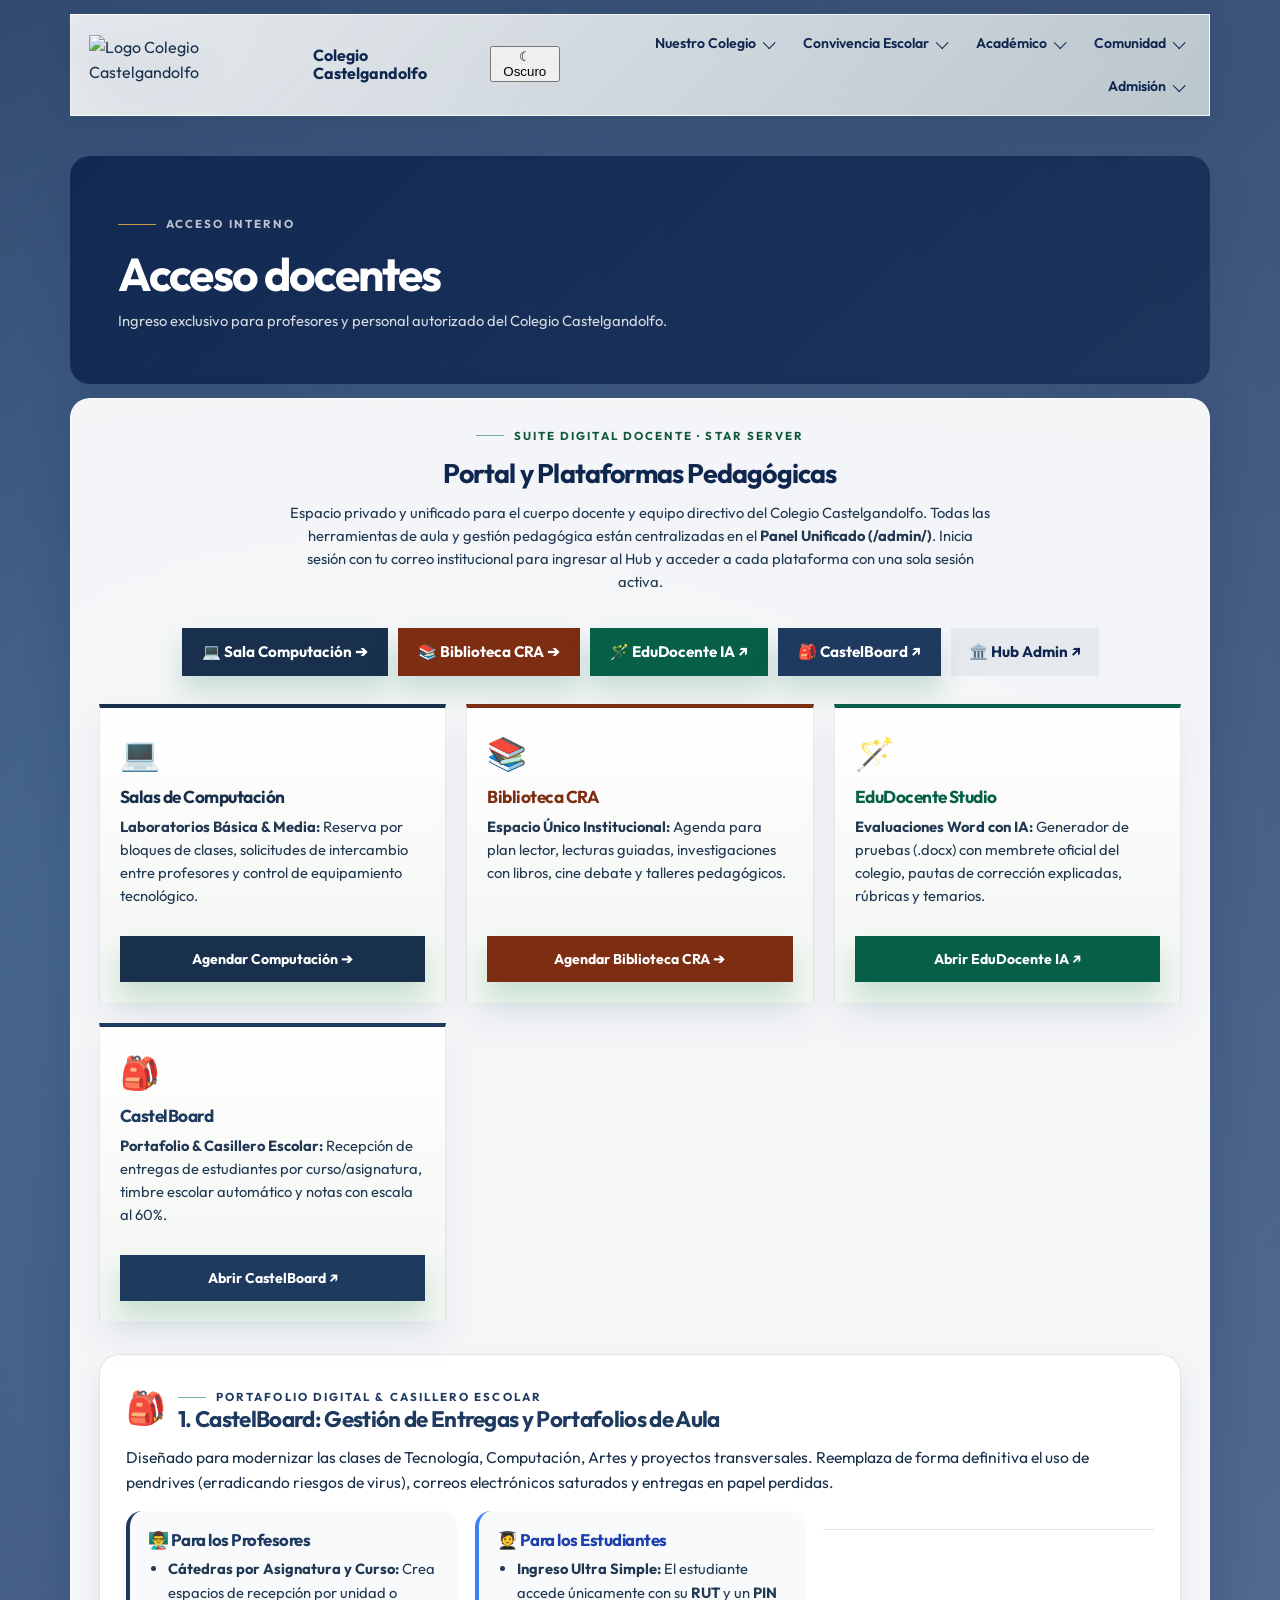
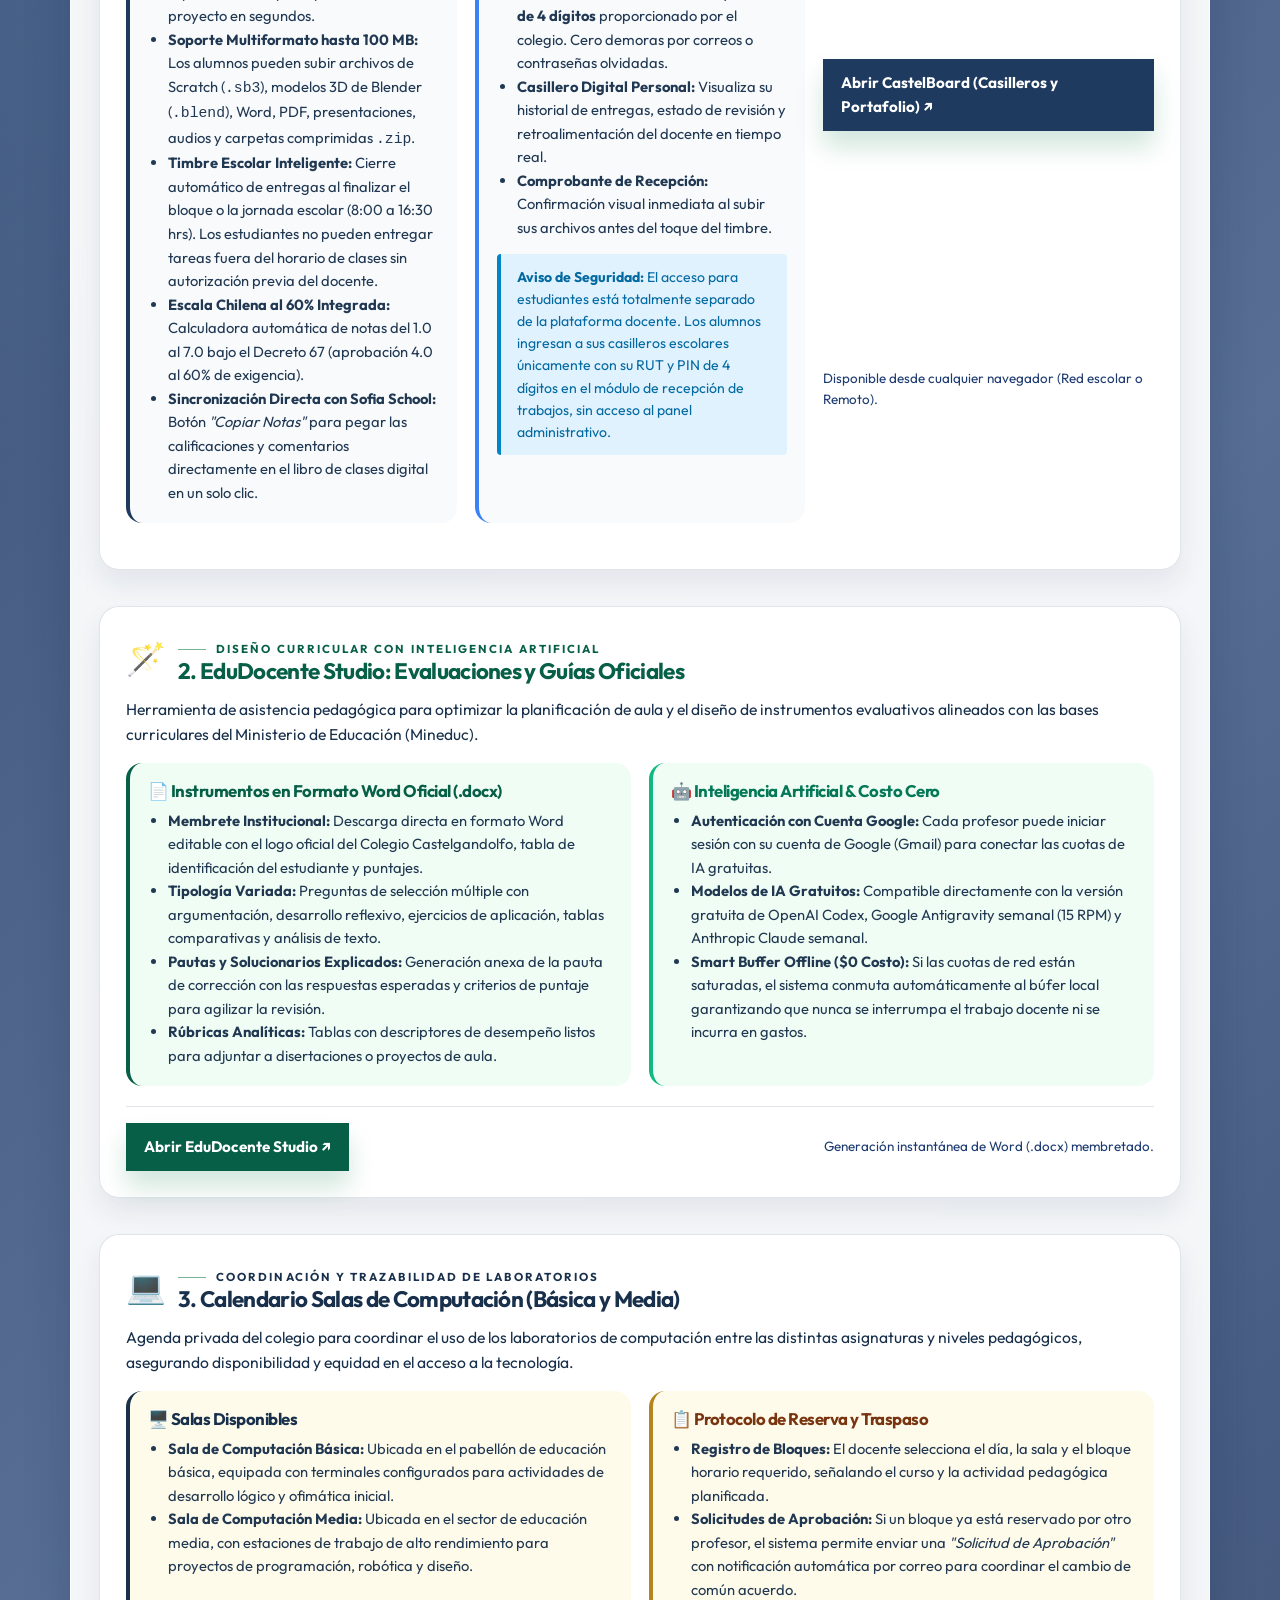
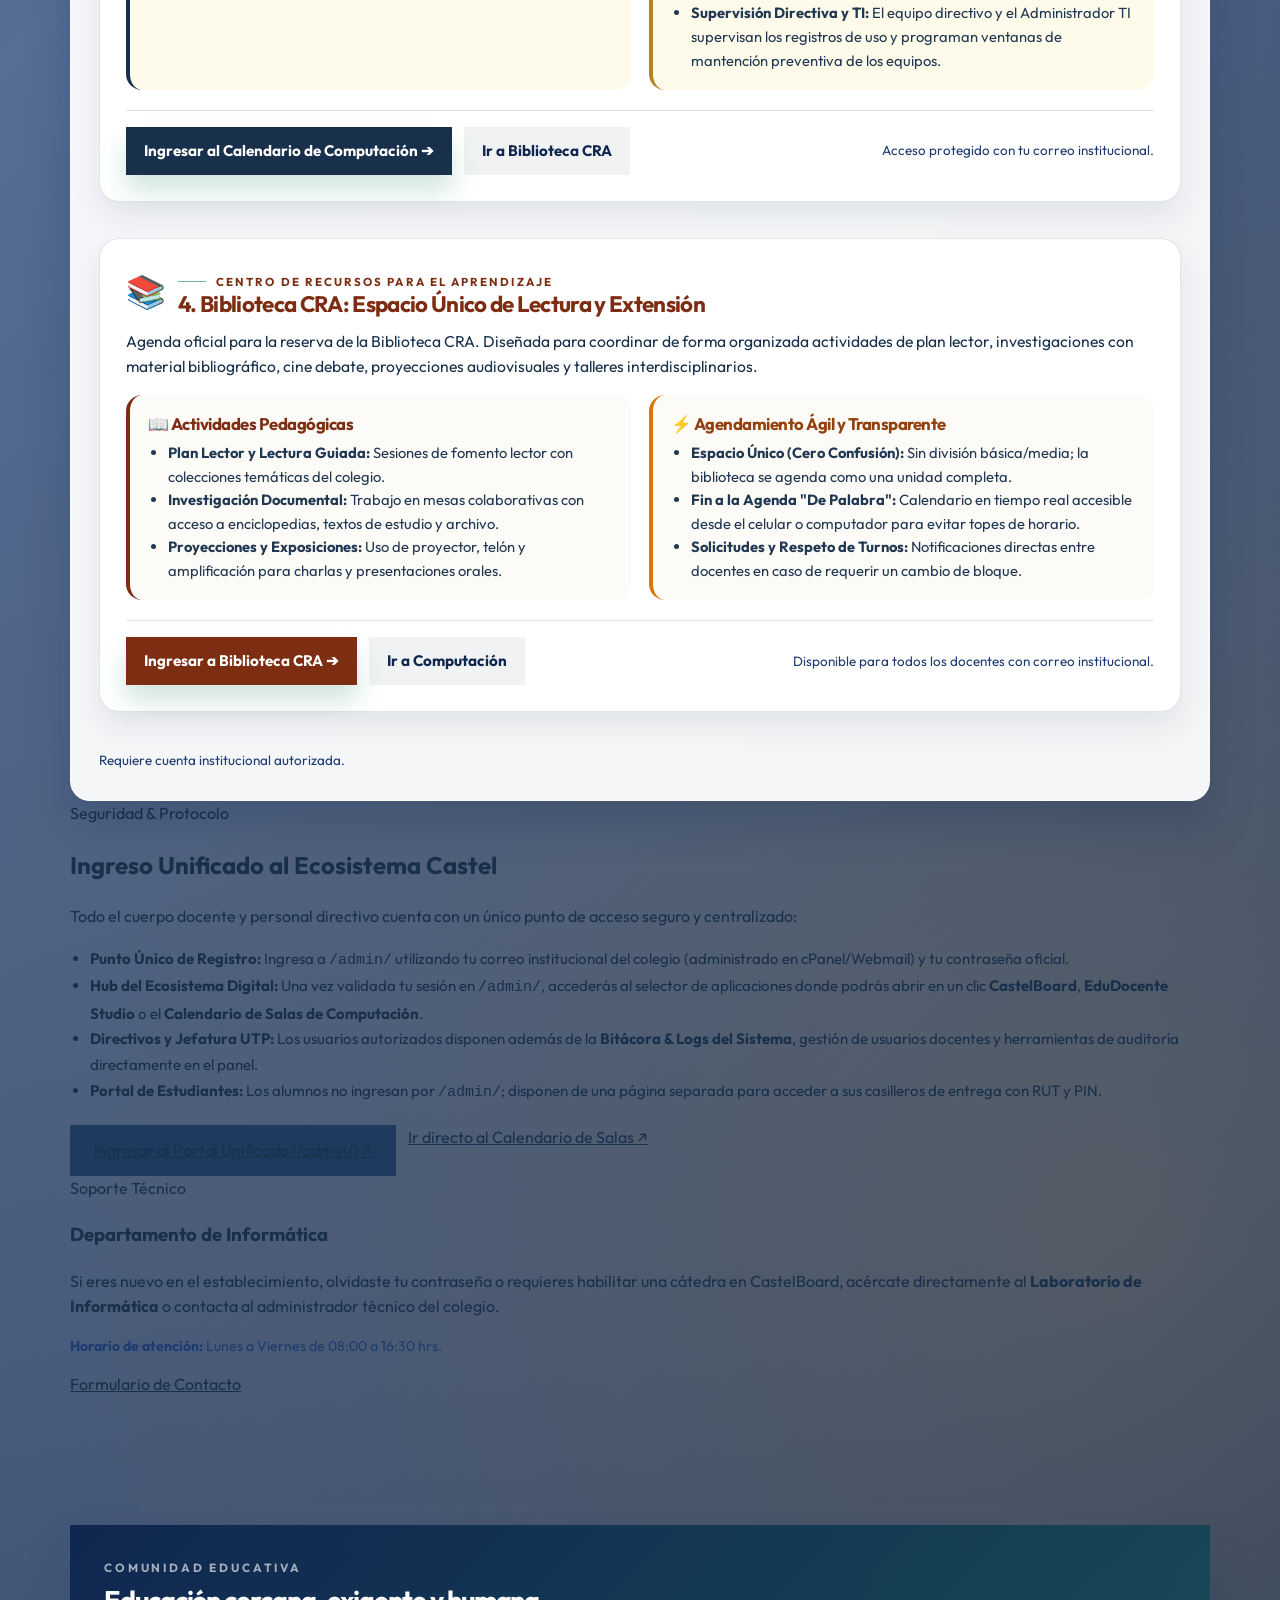
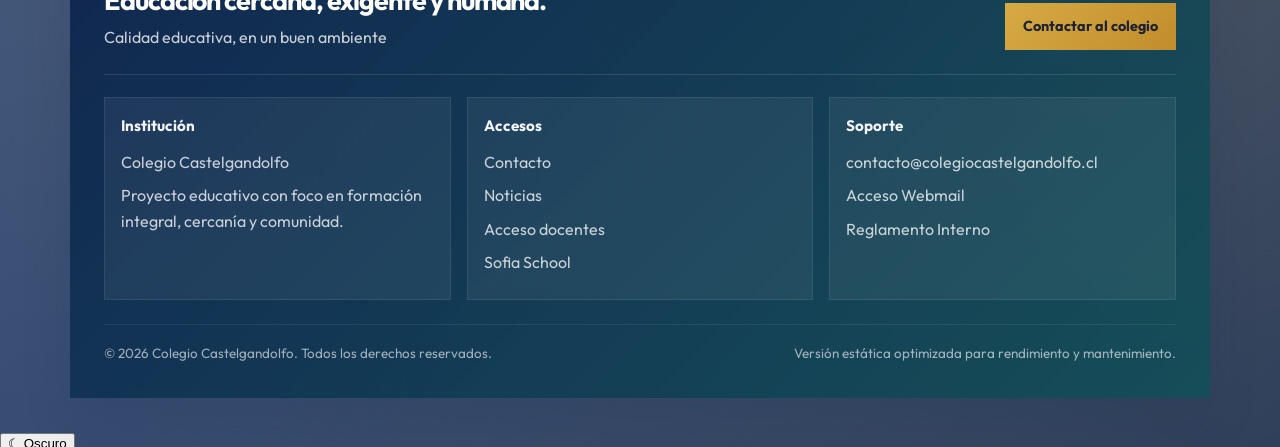
==== acceso-docentes/index.html @ 6ac0a85a "feat(biblioteca): implementar modulo y frontend de Biblioteca CRA (espacio unico) y navegacion multi" ====
<!DOCTYPE html>
<html lang="es">
<head>
    <meta charset="UTF-8">
    <meta name="viewport" content="width=device-width, initial-scale=1, maximum-scale=1, user-scalable=no">
    <meta http-equiv="Cache-Control" content="no-cache, no-store, must-revalidate">
    <meta http-equiv="Pragma" content="no-cache">
    <meta http-equiv="Expires" content="0">
    <title>Acceso docentes | Colegio Castelgandolfo</title>
    <meta name="theme-color" content="#163966">
    <meta name="apple-mobile-web-app-capable" content="yes">
    <meta name="apple-mobile-web-app-status-bar-style" content="default">
    <meta name="apple-mobile-web-app-title" content="Castelgandolfo">
    <link rel="manifest" href="/manifest.webmanifest">
    <link rel="apple-touch-icon" href="/assets/castel-app-icon.png">
    <script src="/assets/castel-theme.js?v=22"></script>
    <link rel="preconnect" href="https://fonts.googleapis.com">
    <link rel="preconnect" href="https://fonts.gstatic.com" crossorigin>
    <link href="https://fonts.googleapis.com/css2?family=Outfit:wght@300;400;500;600;700;800&display=swap" rel="stylesheet">
    <style>
        :root {
            --forest: #1b8252;
            --forest-deep: #11583b;
            --navy: #0f264f;
            --navy-soft: #1d3b70;
            --teal: #1c9a8a;
            --sky: #7bc4ff;
            --gold: #d6aa43;
            --paper: #f6f7f3;
            --ink: #18304b;
            --mist: #eef2ed;
            --white: #ffffff;
            --line: rgba(15, 38, 79, 0.12);
            --glass: rgba(255, 255, 255, 0.84);
            --shadow-lg: 0 22px 46px rgba(15, 38, 79, 0.13);
            --shadow-md: 0 14px 28px rgba(15, 38, 79, 0.08);
            --radius-xl: 26px;
            --radius-lg: 20px;
            --radius-md: 16px;
            --site-width: 1140px;
            --nav-height: 78px;
        }

        * { box-sizing: border-box; }
        html {
            scroll-behavior: smooth;
            overflow-x: hidden;
            width: 100%;
            max-width: 100vw;
        }
        body {
            margin: 0;
            font-family: 'Outfit', sans-serif;
            color: var(--ink);
            background:
                radial-gradient(circle at 12% 16%, rgba(123, 196, 255, 0.22), transparent 28%),
                radial-gradient(circle at 86% 84%, rgba(214, 170, 67, 0.2), transparent 30%),
                linear-gradient(135deg, rgba(15, 38, 79, 0.88) 0%, rgba(29, 59, 112, 0.74) 50%, rgba(15, 38, 79, 0.92) 100%),
                url('/wp-content/uploads/2024/10/Colegio-logo-1.jpg') center center / cover no-repeat fixed;
            line-height: 1.58;
            overflow-x: hidden;
            width: 100%;
            max-width: 100vw;
        }

        a { color: inherit; }

        .site-shell {
            min-height: 100vh;
            position: relative;
            width: 100%;
            max-width: 100vw;
            overflow-x: hidden;
        }

        .site-shell::before,
        .site-shell::after {
            display: none !important;
            content: none !important;
        }

        @keyframes castelRise {
            from { opacity: 0; transform: translate3d(0, 16px, 0); }
            to { opacity: 1; transform: translate3d(0, 0, 0); }
        }

        .container {
            width: min(var(--site-width), calc(100% - 32px));
            max-width: 100%;
            margin: 0 auto;
            position: relative;
            z-index: 1;
        }

        .site-header {
            position: sticky;
            top: 0;
            z-index: 1000;
            padding: 14px 0;
        }

        .site-header__bar {
            display: flex;
            align-items: center;
            justify-content: space-between;
            width: 100%;
            max-width: 100%;
            min-height: var(--nav-height);
            gap: 14px;
            padding: 10px 14px 10px 18px;
            background: linear-gradient(135deg, rgba(255, 255, 255, 0.88), rgba(235, 244, 238, 0.72));
            border: 1px solid rgba(255, 255, 255, 0.78);
            border-radius: 0;
            box-shadow: var(--shadow-md);
            backdrop-filter: blur(18px);
            -webkit-backdrop-filter: blur(18px);
        }

        .site-logo {
            display: inline-flex;
            align-items: center;
            gap: 14px;
            text-decoration: none;
            min-width: 0;
            flex: 1 1 auto;
        }

        .site-logo img {
            width: auto;
            height: 60px;
            display: block;
            filter: drop-shadow(0 8px 18px rgba(15, 38, 79, 0.16));
        }

        .site-logo__text {
            display: flex;
            flex-direction: column;
            gap: 2px;
            min-width: 0;
        }

        .site-logo__name {
            font-size: 1rem;
            font-weight: 700;
            color: var(--navy);
            line-height: 1.1;
        }

        .nav-toggle {
            display: none;
        }

        .nav-toggle-button {
            display: none;
            border: 0;
            background: rgba(15, 38, 79, 0.06);
            color: var(--navy);
            padding: 8px 12px;
            border-radius: 0;
            font: inherit;
            font-weight: 700;
            cursor: pointer;
        }

        .site-nav ul {
            list-style: none;
            margin: 0;
            padding: 0;
        }

        .site-nav > ul {
            display: flex;
            align-items: center;
            gap: 6px;
            flex-wrap: wrap;
            justify-content: flex-end;
        }

        .site-nav li {
            position: relative;
        }

        .site-nav > ul > li {
            padding-bottom: 12px;
            margin-bottom: -12px;
        }

        .site-nav > ul > li > a {
            display: inline-flex;
            align-items: center;
            gap: 8px;
            padding: 10px 12px;
            border-radius: 0;
            text-decoration: none;
            color: var(--navy);
            font-size: 0.88rem;
            font-weight: 600;
            line-height: 1.2;
            white-space: normal;
            transition: background 0.25s ease, color 0.25s ease, transform 0.25s ease;
        }

        .site-nav > ul > li > a:hover,
        .site-nav > ul > li:hover > a {
            background: rgba(27, 130, 82, 0.1);
            color: var(--forest-deep);
            transform: translateY(-1px);
        }

        .dropdown > a::after {
            content: "";
            width: 8px;
            height: 8px;
            border-right: 1.8px solid currentColor;
            border-bottom: 1.8px solid currentColor;
            transform: rotate(45deg) translateY(-1px);
            transition: transform 0.2s ease;
        }

        .dropdown:hover > a::after {
            transform: rotate(225deg) translateY(-1px);
        }

        .dropdown-menu {
            position: absolute;
            top: calc(100% + 2px);
            left: 0;
            min-width: 252px;
            display: none;
            padding: 10px;
            background: rgba(255, 255, 255, 0.96);
            border: 1px solid rgba(15, 38, 79, 0.08);
            border-radius: 0;
            box-shadow: var(--shadow-md);
            backdrop-filter: blur(20px);
        }

        .dropdown:hover > .dropdown-menu,
        .dropdown:focus-within > .dropdown-menu {
            display: block;
        }

        .dropdown-menu a {
            display: block;
            text-decoration: none;
            padding: 9px 11px;
            border-radius: 0;
            color: var(--ink);
            font-size: 0.84rem;
            font-weight: 500;
            line-height: 1.3;
        }

        .dropdown-menu a:hover {
            background: rgba(27, 130, 82, 0.08);
            color: var(--forest-deep);
        }

        main {
            padding: 26px 0 72px;
            position: relative;
            z-index: 1;
            width: 100%;
            overflow-x: clip;
        }

        .page-hero {
            position: relative;
            overflow: hidden;
            padding: clamp(34px, 4vw, 54px) clamp(22px, 4vw, 48px);
            background:
                linear-gradient(135deg, rgba(15, 38, 79, 0.92), rgba(15, 38, 79, 0.72)),
                url('/wp-content/uploads/2024/10/Colegio-logo-1.jpg') center 28%/cover no-repeat;
            border-radius: var(--radius-lg);
            color: var(--white);
            box-shadow: var(--shadow-lg);
            animation: castelRise 0.8s ease-out both;
        }

        .page-hero::before {
            display: none !important;
            content: none !important;
        }

        .page-hero__kicker {
            display: inline-flex;
            align-items: center;
            gap: 10px;
            margin-bottom: 12px;
            font-size: 0.72rem;
            font-weight: 700;
            letter-spacing: 0.18em;
            text-transform: uppercase;
            color: rgba(255, 255, 255, 0.72);
        }

        .page-hero__kicker::before {
            content: "";
            width: 38px;
            height: 1px;
            background: rgba(214, 170, 67, 0.92);
        }

        .page-hero h1 {
            margin: 0;
            max-width: 14ch;
            font-size: clamp(1.9rem, 3.6vw, 3rem);
            line-height: 1.08;
            padding-top: 4px;
            letter-spacing: -0.04em;
        }

        .page-hero p {
            margin: 10px 0 0;
            max-width: 62ch;
            font-size: clamp(0.92rem, 1.1vw, 0.98rem);
            color: rgba(255, 255, 255, 0.82);
        }

        .content-surface {
            margin-top: 14px;
            padding: clamp(18px, 2.8vw, 28px);
            background: rgba(255, 255, 255, 0.94);
            border: 1px solid rgba(255, 255, 255, 0.75);
            border-radius: var(--radius-lg);
            box-shadow: 0 22px 46px rgba(15, 38, 79, 0.22);
            backdrop-filter: blur(16px);
            -webkit-backdrop-filter: blur(16px);
        }

        .content {
            font-size: 0.95rem;
            color: rgba(24, 48, 75, 0.96);
            animation: castelRise 0.9s ease-out both;
        }

        .content .wp-block-uagb-container.alignfull,
        .content .uagb-is-root-container.alignfull,
        .content .wp-block-group.alignfull {
            margin-left: 0 !important;
            margin-right: 0 !important;
            border-radius: 0!important;
            box-shadow: 0 22px 44px rgba(15, 38, 79, 0.08) !important;
            overflow: hidden;
            background: linear-gradient(180deg, rgba(255, 255, 255, 0.78), rgba(237, 245, 241, 0.72));
            border: 1px solid rgba(255, 255, 255, 0.72);
            backdrop-filter: blur(18px);
        }

        .content .wp-block-uagb-container {
            padding-left: 0 !important;
            padding-right: 0 !important;
        }

        .content > :first-child {
            margin-top: 0;
        }

        .content h1,
        .content h2,
        .content h3,
        .content h4 {
            color: var(--navy);
            line-height: 1.14;
            letter-spacing: -0.03em;
            margin: 1.28em 0 0.58em;
            padding-top: 0.04em;
        }

        .content h1 { font-size: clamp(1.7rem, 3vw, 2.35rem); }
        .content h2,
        .content .uagb-heading-text {
            font-size: clamp(1.28rem, 2.1vw, 1.9rem);
        }
        .content h3,
        .content .uagb-ifb-title,
        .content .uagb-desc-text strong {
            font-size: clamp(1rem, 1.35vw, 1.22rem);
        }

        .content p,
        .content li,
        .content td,
        .content th,
        .content summary,
        .content figcaption {
            font-size: 0.92rem;
        }

        .content .has-ast-global-color-5-color,
        .content .has-inline-color.has-ast-global-color-5-color,
        .content mark.has-ast-global-color-5-color,
        .content .has-text-color.has-ast-global-color-5-color {
            color: var(--ink) !important;
        }

        .content p,
        .content ul,
        .content ol,
        .content table,
        .content figure,
        .content blockquote {
            margin: 0 0 1em;
        }

        .content img {
            display: block;
            max-width: 100%;
            height: auto;
            border-radius: 0;
            box-shadow: var(--shadow-md);
            margin-left: auto;
            margin-right: auto;
            object-fit: cover;
            object-position: center;
        }

        .content .wp-block-image,
        .content .wp-block-uagb-image,
        .content figure,
        .content .wp-block-uagb-image__figure {
            text-align: center;
            margin-left: auto;
            margin-right: auto;
        }

        .content figcaption,
        .content .wp-element-caption {
            margin-top: 10px;
            text-align: center;
            color: rgba(15, 38, 79, 0.72);
        }

        .content svg {
            max-width: 42px !important;
            max-height: 42px !important;
            height: auto !important;
            display: inline-block;
        }

        .content a {
            color: var(--forest-deep);
            text-decoration-thickness: 1.5px;
            text-underline-offset: 0.18em;
        }

        .content a:hover {
            color: var(--navy-soft);
        }

        .content table {
            width: 100%;
            border-collapse: collapse;
            overflow: hidden;
            border-radius: 0;
            background: var(--white);
            box-shadow: 0 18px 36px rgba(15, 38, 79, 0.08);
        }

        .content th,
        .content td {
            padding: 11px 12px;
            border: 1px solid rgba(15, 38, 79, 0.08);
            vertical-align: top;
        }

        .content th {
            background: rgba(15, 38, 79, 0.92);
            color: var(--white);
            font-weight: 700;
        }

        .content tr:nth-child(even) td {
            background: rgba(27, 130, 82, 0.04);
        }

        .content details {
            margin: 0 0 1.2em;
            padding: 14px 16px;
            background: rgba(15, 38, 79, 0.04);
            border: 1px solid rgba(15, 38, 79, 0.08);
            border-radius: 0;
        }

        .content summary {
            cursor: pointer;
            font-weight: 700;
            color: var(--navy);
        }

        .content .wp-block-columns {
            display: grid;
            grid-template-columns: repeat(2, minmax(0, 1fr));
            gap: 18px;
            margin: 18px 0 22px;
        }

        .content .wp-block-column {
            min-width: 0;
        }

        .content .wp-block-group,
        .content .wp-block-uagb-container,
        .content .wp-block-uagb-image,
        .content .wp-block-uagb-info-box,
        .content .wp-block-table,
        .content .wp-block-gallery {
            margin-bottom: 18px;
        }

        .content .wp-block-uagb-info-box {
            padding: 18px;
            background: linear-gradient(180deg, rgba(255, 255, 255, 0.92), rgba(241, 245, 240, 0.92));
            border: 1px solid rgba(15, 38, 79, 0.08);
            border-radius: 0;
            box-shadow: 0 18px 36px rgba(15, 38, 79, 0.06);
        }

        .content .uagb-ifb-content {
            display: grid;
            gap: 12px;
        }

        .content .uagb-ifb-title,
        .content .uagb-heading-text {
            margin: 0;
        }

        .content .uagb-separator,
        .content .wp-block-uagb-separator {
            display: none;
        }

        .content .wp-block-gallery {
            display: grid;
            grid-template-columns: repeat(auto-fit, minmax(220px, 1fr));
            gap: 14px;
        }

        .content .wp-block-gallery figure {
            margin: 0;
        }

        .content .wp-block-gallery img,
        .content .wp-block-uagb-image img {
            width: 100%;
            aspect-ratio: 16 / 10;
            object-fit: cover;
            object-position: center;
        }

        .content .wp-block-file {
            display: grid;
            gap: 14px;
            padding: 18px;
            background: linear-gradient(180deg, rgba(15, 38, 79, 0.05), rgba(27, 130, 82, 0.04));
            border: 1px solid rgba(15, 38, 79, 0.08);
            border-radius: 0;
        }

        .content .wp-block-file__embed {
            min-height: 560px;
            border-radius: 0;
            background: rgba(255, 255, 255, 0.72);
        }

        .content .castel-file-block {
            display: grid;
            gap: 18px;
            margin: 0 0 1.2em;
            padding: 18px;
            border-radius: 0;
            background: linear-gradient(180deg, rgba(255, 255, 255, 0.94), rgba(240, 245, 241, 0.94));
            border: 1px solid rgba(15, 38, 79, 0.08);
            box-shadow: 0 20px 38px rgba(15, 38, 79, 0.06);
        }

        .content .castel-file-block__preview {
            overflow: hidden;
            border-radius: 0;
            background: rgba(15, 38, 79, 0.04);
            border: 1px solid rgba(15, 38, 79, 0.08);
        }

        .content .castel-file__embed {
            width: 100%;
            min-height: 620px;
            border: 0;
            background: var(--white);
        }

        .content .castel-inline-actions {
            display: flex;
            flex-wrap: wrap;
            gap: 10px;
            align-items: center;
        }

        .content .castel-file__doc-preview {
            display: grid;
            place-items: center;
            gap: 8px;
            min-height: 220px;
            padding: 24px;
            text-align: center;
            background:
                radial-gradient(circle at top, rgba(123, 196, 255, 0.16), transparent 32%),
                linear-gradient(135deg, rgba(15, 38, 79, 0.9), rgba(18, 79, 88, 0.84));
            color: var(--white);
        }

        .content .castel-file__doc-preview span {
            display: inline-flex;
            align-items: center;
            justify-content: center;
            min-width: 72px;
            padding: 8px 14px;
            border-radius: 0;
            background: rgba(255, 255, 255, 0.14);
            border: 1px solid rgba(255, 255, 255, 0.14);
            font-size: 0.78rem;
            font-weight: 800;
            letter-spacing: 0.14em;
        }

        .content .castel-file__doc-preview strong {
            font-size: clamp(1.1rem, 1.8vw, 1.5rem);
            line-height: 1.2;
            max-width: 26rem;
        }

        .content .castel-file-block__body h3 {
            margin: 0 0 8px;
        }

        .content .castel-file__meta {
            margin: 0 0 14px;
            color: rgba(24, 48, 75, 0.72);
        }

        .content .castel-alert-banner {
            margin: 0 0 18px;
            padding: 16px 18px;
            border-radius: 0;
            background: linear-gradient(135deg, #f5cf34, #ffe27a);
            color: #111111;
            border: 1px solid rgba(17, 17, 17, 0.12);
            box-shadow: 0 18px 28px rgba(214, 170, 67, 0.2);
            font-weight: 700;
        }

        .content .castel-page-intro {
            display: grid;
            gap: 12px;
            margin-bottom: 28px;
        }

        .content .castel-page-intro--centered {
            text-align: center;
            justify-items: center;
        }

        .content .castel-page-intro h2,
        .content .castel-page-intro p {
            margin: 0;
            max-width: 44rem;
        }

        .content .castel-kicker {
            display: inline-flex;
            align-items: center;
            gap: 10px;
            font-size: 0.72rem;
            font-weight: 700;
            letter-spacing: 0.18em;
            text-transform: uppercase;
            color: var(--forest-deep);
        }

        .content .castel-kicker::before {
            content: "";
            width: 28px;
            height: 1px;
            background: rgba(27, 130, 82, 0.6);
        }

        .content .castel-info-grid {
            display: grid;
            grid-template-columns: repeat(3, minmax(0, 1fr));
            gap: 14px;
            margin: 0 0 24px;
        }

        .content .castel-info-card,
        .content .castel-form-card,
        .content .castel-side-card {
            padding: 20px;
            border-radius: 0;
            background: linear-gradient(180deg, rgba(255, 255, 255, 0.96), rgba(241, 245, 240, 0.94));
            border: 1px solid rgba(15, 38, 79, 0.08);
            box-shadow: 0 18px 36px rgba(15, 38, 79, 0.06);
        }

        .content .castel-info-card h3,
        .content .castel-form-card h2,
        .content .castel-side-card h3 {
            margin: 0 0 8px;
        }

        .content .castel-info-card p,
        .content .castel-form-card p,
        .content .castel-side-card p {
            margin: 0 0 10px;
        }

        .content .castel-form-layout {
            display: grid;
            grid-template-columns: minmax(0, 1.5fr) minmax(280px, 0.8fr);
            gap: 18px;
            align-items: start;
        }

        .content .castel-form {
            display: grid;
            gap: 14px;
            margin-top: 16px;
        }

        .content .castel-form__grid {
            display: grid;
            grid-template-columns: repeat(2, minmax(0, 1fr));
            gap: 12px;
        }

        .content .castel-form label {
            display: grid;
            gap: 7px;
        }

        .content .castel-form label span {
            font-size: 0.84rem;
            font-weight: 600;
            color: var(--navy);
        }

        .content .castel-form input,
        .content .castel-form textarea {
            width: 100%;
            padding: 12px 14px;
            border-radius: 0;
            border: 1px solid rgba(15, 38, 79, 0.14);
            background: rgba(255, 255, 255, 0.92);
            color: var(--ink);
            font: inherit;
            box-shadow: inset 0 1px 2px rgba(15, 38, 79, 0.04);
        }

        .content .castel-form input:focus,
        .content .castel-form textarea:focus {
            outline: none;
            border-color: rgba(27, 130, 82, 0.72);
            box-shadow: 0 0 0 4px rgba(27, 130, 82, 0.1);
        }

        .content .castel-form textarea {
            resize: vertical;
            min-height: 170px;
        }

        .content .castel-form__actions {
            display: flex;
            align-items: center;
            justify-content: space-between;
            gap: 14px;
            flex-wrap: wrap;
        }

        .content .castel-form__actions p {
            margin: 0;
            font-size: 0.84rem;
            color: rgba(24, 48, 75, 0.72);
        }

        .content .castel-form button,
        .content .castel-pill-link {
            display: inline-flex;
            align-items: center;
            justify-content: center;
            gap: 10px;
            width: fit-content;
            padding: 12px 18px;
            border-radius: 0;
            border: 0;
            text-decoration: none;
            font: inherit;
            font-weight: 700;
            color: var(--white) !important;
            background: linear-gradient(135deg, var(--forest), var(--forest-deep));
            cursor: pointer;
            box-shadow: 0 16px 26px rgba(27, 130, 82, 0.2);
        }

        .content .castel-pill-link--ghost {
            color: var(--navy) !important;
            background: rgba(15, 38, 79, 0.06);
            box-shadow: none;
        }

        .content .castel-checklist {
            padding-left: 18px;
            margin: 12px 0 0;
        }

        .content .castel-checklist li {
            margin-bottom: 8px;
        }

        .content .castel-stat-strip {
            display: grid;
            grid-template-columns: repeat(3, minmax(0, 1fr));
            gap: 14px;
            margin: 0 0 22px;
        }

        .content .castel-stat-strip article,
        .content .castel-statement-card,
        .content .castel-check-card,
        .content .castel-vacancy-panel,
        .content .castel-news-feature,
        .content .castel-poster-card {
            padding: 20px;
            border-radius: 0;
            background: linear-gradient(180deg, rgba(255, 255, 255, 0.95), rgba(238, 244, 240, 0.92));
            border: 1px solid rgba(15, 38, 79, 0.08);
            box-shadow: 0 18px 36px rgba(15, 38, 79, 0.06);
        }

        .content .castel-stat-strip article strong,
        .content .castel-vacancy-zero {
            display: block;
            font-size: 1rem;
            color: var(--navy);
        }

        .content .castel-stat-strip article span {
            display: block;
            margin-top: 6px;
            color: rgba(24, 48, 75, 0.74);
        }

        .content .castel-duo-panels {
            display: grid;
            grid-template-columns: repeat(2, minmax(0, 1fr));
            gap: 18px;
            margin: 0 0 24px;
        }

        .content .castel-statement-card {
            position: relative;
            overflow: hidden;
        }

        .content .castel-statement-card::before {
            content: "";
            position: absolute;
            inset: auto -30px -40px auto;
            width: 140px;
            height: 140px;
            border-radius: 0;
            background: radial-gradient(circle, rgba(123, 196, 255, 0.25), transparent 68%);
            pointer-events: none;
        }

        .content .castel-statement-card--accent {
            background: linear-gradient(180deg, rgba(235, 247, 240, 0.98), rgba(222, 239, 232, 0.96));
        }

        .content .castel-statement-card h3,
        .content .castel-check-card p,
        .content .castel-news-feature h3,
        .content .castel-poster-card h3 {
            margin-top: 0;
        }

        .content .castel-check-grid {
            display: grid;
            grid-template-columns: repeat(2, minmax(0, 1fr));
            gap: 14px;
        }

        .content .castel-check-grid--compact {
            grid-template-columns: repeat(3, minmax(0, 1fr));
        }

        .content .castel-check-card {
            display: grid;
            grid-template-columns: auto 1fr;
            gap: 12px;
            align-items: start;
        }

        .content .castel-check-card__icon {
            display: grid;
            place-items: center;
            width: 30px;
            height: 30px;
            border-radius: 0;
            background: rgba(27, 130, 82, 0.12);
            color: var(--forest-deep);
            font-weight: 800;
        }

        .content .castel-check-card p {
            margin: 0;
        }

        .content .castel-accordion-list > details {
            margin-bottom: 14px;
            padding: 0;
            overflow: hidden;
            background: rgba(255, 255, 255, 0.92);
        }

        .content .castel-accordion-list > details > summary {
            display: flex;
            align-items: center;
            justify-content: space-between;
            gap: 12px;
            padding: 16px 18px;
            list-style: none;
        }

        .content .castel-accordion-list > details > summary::-webkit-details-marker {
            display: none;
        }

        .content .castel-accordion__body {
            padding: 0 18px 18px;
        }

        .content .castel-two-column-copy {
            display: grid;
            grid-template-columns: repeat(2, minmax(0, 1fr));
            gap: 18px;
        }

        .content .castel-ordered-list {
            margin: 0;
            padding-left: 20px;
        }

        .content .castel-album-list {
            display: grid;
            gap: 16px;
        }

        .content .castel-album {
            padding: 0;
            overflow: hidden;
            background: rgba(255, 255, 255, 0.94);
            border: 1px solid rgba(15, 38, 79, 0.08);
            box-shadow: 0 18px 36px rgba(15, 38, 79, 0.06);
        }

        .content .castel-album summary {
            display: flex;
            align-items: center;
            justify-content: space-between;
            gap: 16px;
            padding: 18px 20px;
            list-style: none;
        }

        .content .castel-album summary::-webkit-details-marker {
            display: none;
        }

        .content .castel-album summary strong,
        .content .castel-album summary small {
            display: block;
        }

        .content .castel-album__summary-action {
            font-size: 0.86rem;
            color: var(--forest-deep);
            font-weight: 700;
        }

        .content .castel-carousel {
            display: grid;
            grid-template-columns: auto 1fr auto;
            gap: 12px;
            align-items: center;
            padding: 0 16px 16px;
        }

        .content .castel-carousel__button {
            width: 42px;
            height: 42px;
            border: 0;
            border-radius: 0;
            background: rgba(15, 38, 79, 0.08);
            color: var(--navy);
            font-size: 1.4rem;
            cursor: pointer;
        }

        .content .castel-carousel__viewport {
            overflow-x: auto;
            scrollbar-width: none;
            scroll-snap-type: x mandatory;
        }

        .content .castel-carousel__viewport::-webkit-scrollbar {
            display: none;
        }

        .content .castel-carousel__track {
            display: grid;
            grid-auto-flow: column;
            grid-auto-columns: 100%;
            gap: 14px;
            transition: transform 0.35s ease;
        }

        .content .castel-carousel__slide {
            margin: 0;
            scroll-snap-align: start;
        }

        .content .castel-carousel__slide button,
        .content .castel-poster-card > button {
            display: block;
            width: 100%;
            padding: 0;
            border: 0;
            background: transparent;
            cursor: zoom-in;
        }

        .content .castel-carousel__slide img,
        .content .castel-poster-card img,
        .content .castel-news-feature img {
            width: 100%;
            border-radius: 0;
            object-fit: cover;
            object-position: center;
        }

        .content .castel-carousel__slide img {
            aspect-ratio: 16 / 10;
        }

        .content .castel-carousel__slide figcaption {
            margin-top: 8px;
            text-align: center;
            color: rgba(24, 48, 75, 0.74);
        }

        .content .castel-news-grid,
        .content .castel-poster-grid {
            display: grid;
            grid-template-columns: repeat(2, minmax(0, 1fr));
            gap: 18px;
            margin-bottom: 24px;
        }

        .content .castel-news-feature {
            display: grid;
            gap: 14px;
        }

        .content .castel-news-feature img {
            aspect-ratio: 16 / 9;
        }

        .content .castel-poster-card {
            display: grid;
            gap: 14px;
        }

        .content .castel-poster-card img {
            aspect-ratio: 4 / 5;
            object-fit: contain;
            background: rgba(255, 255, 255, 0.94);
        }

        .content .castel-poster-card__body p {
            margin-top: 0;
        }

        .castel-lightbox {
            position: fixed;
            inset: 0;
            z-index: 4000;
            display: none;
            align-items: center;
            justify-content: center;
            padding: 24px;
            background: rgba(10, 20, 38, 0.84);
            backdrop-filter: blur(16px);
        }

        .castel-lightbox.is-open {
            display: flex;
        }

        .castel-lightbox__dialog {
            width: min(1100px, 100%);
            max-height: calc(100vh - 48px);
            overflow: auto;
            padding: 16px;
            border-radius: 0;
            background: rgba(255, 255, 255, 0.96);
            box-shadow: 0 28px 60px rgba(0, 0, 0, 0.25);
        }

        .castel-lightbox__top {
            display: flex;
            justify-content: flex-end;
            margin-bottom: 10px;
        }

        .castel-lightbox__close {
            width: 40px;
            height: 40px;
            border: 0;
            border-radius: 0;
            background: rgba(15, 38, 79, 0.08);
            color: var(--navy);
            font-size: 1.25rem;
            cursor: pointer;
        }

        .castel-lightbox__dialog img {
            width: 100%;
            max-height: calc(100vh - 180px);
            object-fit: contain;
            border-radius: 0;
            background: rgba(15, 38, 79, 0.04);
        }

        .castel-lightbox__caption {
            margin: 12px 4px 2px;
            text-align: center;
            color: rgba(24, 48, 75, 0.76);
        }

        .doc-download-btn {
            display: inline-flex;
            align-items: center;
            justify-content: center;
            gap: 10px;
            width: fit-content;
            padding: 12px 18px;
            text-decoration: none;
            border-radius: 0;
            font-weight: 700;
            font-size: 0.9rem;
            color: var(--white) !important;
            background: linear-gradient(135deg, var(--forest), var(--forest-deep));
            box-shadow: 0 16px 26px rgba(27, 130, 82, 0.22);
            transition: transform 0.25s ease, box-shadow 0.25s ease, filter 0.25s ease;
        }

        .doc-download-btn::before {
            content: "↗";
            font-size: 0.95rem;
        }

        .doc-download-btn:hover {
            transform: translateY(-2px);
            box-shadow: 0 22px 30px rgba(27, 130, 82, 0.26);
            filter: saturate(1.05);
        }

        .placeholder-banner {
            display: grid;
            align-items: end;
            min-height: 240px;
            border-radius: 0;
            overflow: hidden;
            background:
                linear-gradient(140deg, rgba(15, 38, 79, 0.88), rgba(15, 38, 79, 0.42)),
                url('/wp-content/uploads/2024/10/Amplias-areas-verdes.jpeg') center/cover no-repeat;
            box-shadow: var(--shadow-md);
        }

        .banner-overlay {
            padding: 22px;
            color: var(--white);
            background: linear-gradient(180deg, transparent, rgba(15, 38, 79, 0.6));
        }

        .banner-overlay h3 {
            margin: 0 0 8px;
            font-size: clamp(1.15rem, 1.7vw, 1.55rem);
            color: var(--white);
        }

        .banner-overlay p {
            margin: 0;
            max-width: 36ch;
            color: rgba(255, 255, 255, 0.82);
        }

        .site-footer {
            position: relative;
            z-index: 1;
            width: 100%;
            overflow-x: clip;
            margin-top: 56px;
            padding: 0 0 32px;
        }

        .site-footer__panel {
            padding: clamp(24px, 3.2vw, 34px);
            background:
                linear-gradient(135deg, rgba(15, 38, 79, 0.98), rgba(18, 79, 88, 0.9)),
                radial-gradient(circle at top right, rgba(214, 170, 67, 0.28), transparent 34%),
                radial-gradient(circle at bottom left, rgba(123, 196, 255, 0.18), transparent 28%);
            color: var(--white);
            border-radius: 0;
            box-shadow: var(--shadow-lg);
        }

        .site-footer__top {
            display: grid;
            grid-template-columns: minmax(0, 1.2fr) minmax(0, 0.8fr);
            gap: 18px;
            align-items: end;
            padding-bottom: 24px;
            border-bottom: 1px solid rgba(255, 255, 255, 0.12);
        }

        .site-footer__eyebrow {
            font-size: 0.74rem;
            font-weight: 700;
            letter-spacing: 0.24em;
            text-transform: uppercase;
            color: rgba(255, 255, 255, 0.62);
        }

        .site-footer h2 {
            margin: 10px 0 10px;
            font-size: clamp(1.5rem, 2.1vw, 2.1rem);
            line-height: 1.02;
            letter-spacing: -0.04em;
        }

        .site-footer p {
            margin: 0;
            color: rgba(255, 255, 255, 0.78);
        }

        .site-footer__cta {
            justify-self: end;
            display: inline-flex;
            align-items: center;
            gap: 10px;
            padding: 12px 18px;
            border-radius: 0;
            text-decoration: none;
            background: linear-gradient(135deg, var(--gold), #c28d2c);
            color: #1c2231;
            font-weight: 700;
            font-size: 0.9rem;
        }

        .site-footer__grid {
            display: grid;
            grid-template-columns: repeat(3, minmax(0, 1fr));
            gap: 16px;
            margin-top: 22px;
        }

        .site-footer__card {
            padding: 16px;
            border-radius: 0;
            background: rgba(255, 255, 255, 0.06);
            border: 1px solid rgba(255, 255, 255, 0.08);
        }

        .site-footer__card h3 {
            margin: 0 0 12px;
            font-size: 0.95rem;
            color: rgba(255, 255, 255, 0.94);
        }

        .site-footer__card p,
        .site-footer__card a {
            display: block;
            margin-bottom: 8px;
            text-decoration: none;
            color: rgba(255, 255, 255, 0.76);
        }

        .site-footer__card a:hover {
            color: var(--white);
        }

        .site-footer__bottom {
            margin-top: 24px;
            padding-top: 18px;
            border-top: 1px solid rgba(255, 255, 255, 0.08);
            display: flex;
            flex-wrap: wrap;
            justify-content: space-between;
            gap: 12px;
            font-size: 0.84rem;
            color: rgba(255, 255, 255, 0.6);
        }

        @media (max-width: 960px) {
            .site-header {
                top: 0;
                padding: 8px 0 0;
            }

            .container {
                width: 100%;
                padding-inline: 8px;
            }

            .site-header__bar {
                display: grid;
                grid-template-columns: minmax(0, 1fr) auto;
                min-height: 68px;
                border-radius: 0;
                padding: 10px 12px;
                align-items: center;
            }

            .nav-toggle-button {
                display: inline-flex;
                min-height: 42px;
                padding: 8px 14px;
            }

            .site-header__actions {
                display: flex;
                align-items: center;
                gap: 10px;
                justify-content: flex-end;
                min-width: 0;
            }

            .site-nav {
                grid-column: 1 / -1;
                width: 100%;
                max-width: 100%;
                display: none;
                margin-top: 10px;
                padding: 14px;
                border-radius: 0;
                background: linear-gradient(180deg, rgba(255, 255, 255, 0.96), rgba(241, 246, 242, 0.95));
                border: 1px solid rgba(15, 38, 79, 0.08);
                box-shadow: 0 18px 34px rgba(15, 38, 79, 0.12);
                backdrop-filter: blur(18px);
                -webkit-backdrop-filter: blur(18px);
                max-height: min(72svh, 620px);
                overflow: auto;
            }

            .nav-toggle:checked ~ .site-nav {
                display: block;
            }

            .site-nav > ul {
                flex-direction: column;
                align-items: stretch;
                gap: 8px;
            }

            .site-nav > ul > li > a {
                width: 100%;
                justify-content: space-between;
                border-radius: 0;
                padding: 11px 14px;
                background: rgba(15, 38, 79, 0.04);
                font-size: 0.96rem;
            }

            .dropdown-menu {
                position: static;
                display: block;
                min-width: 0;
                margin-top: 8px;
                padding: 8px;
                box-shadow: none;
                background: rgba(255, 255, 255, 0.9);
                border-radius: 0;
                border: 1px solid rgba(15, 38, 79, 0.08);
            }

            .dropdown-menu a {
                font-size: 0.92rem;
            }

            .site-footer__top,
            .site-footer__grid,
            .content .wp-block-columns,
            .content .castel-form-layout,
            .content .castel-info-grid,
            .content .castel-duo-panels,
            .content .castel-stat-strip,
            .content .castel-news-grid,
            .content .castel-poster-grid,
            .content .castel-two-column-copy,
            .content .castel-check-grid,
            .content .castel-check-grid--compact {
                grid-template-columns: 1fr;
            }

            .content .castel-form__grid {
                grid-template-columns: 1fr;
            }

            .site-footer__cta {
                justify-self: start;
            }
        }

        @media (max-width: 720px) {
            .site-header {
                padding-top: 6px;
            }

            .container {
                width: 100%;
                padding-inline: 6px;
            }

            .site-header__bar {
                min-height: 62px;
                border-radius: 0;
                padding: 8px 10px;
            }

            .site-logo {
                gap: 10px;
            }

            .site-logo img {
                height: 46px;
            }

            .site-logo__name {
                font-size: 0.88rem;
            }

            .site-logo__text {
                display: none;
            }

            .site-header__actions .theme-toggle {
                min-height: 40px;
                min-width: 40px;
                padding: 8px;
            }

            .site-header__actions .theme-toggle__label {
                display: none;
            }

            .page-hero {
                padding: 28px 18px;
            }

            .content-surface {
                padding: 18px 16px;
                margin-top: 12px;
            }

            .content .wp-block-table {
                overflow-x: auto;
                -webkit-overflow-scrolling: touch;
                border-radius: 0;
                box-shadow: 0 18px 36px rgba(15, 38, 79, 0.08);
            }

            .content table {
                width: auto;
                min-width: 520px;
                border-radius: 0;
                box-shadow: none;
            }

            .content th,
            .content td {
                padding: 8px 10px;
                font-size: 0.8rem;
                white-space: nowrap;
            }

            .content .wp-block-file__embed,
            .content .castel-file__embed {
                min-height: 360px;
            }

            .content .castel-carousel {
                grid-template-columns: 1fr;
            }

            .content .castel-carousel__button {
                display: none;
            }

            .site-footer__bottom {
                flex-direction: column;
            }
        }
        .content--docentes-access .castel-page-intro,
        .content--docentes-access .castel-info-card,
        .content--docentes-access .castel-form-card,
        .content--docentes-access .castel-side-card {
            opacity: 1 !important;
            transform: none !important;
            filter: none !important;
            position: relative;
            z-index: 10;
        }
        .content--docentes-access a,
        .content--docentes-access button,
        .content--docentes-access .castel-pill-link {
            position: relative;
            z-index: 30 !important;
            pointer-events: auto !important;
            cursor: pointer !important;
        }
    </style>
    <link rel="stylesheet" href="/assets/site.css?v=29">
    <script src="/assets/site.js?v=24" defer></script>
    <link rel="stylesheet" href="/assets/header-standard.css?v=2">
    <script src="/assets/header-standard.js?v=1" defer></script>
</head>
<body>
    <div class="site-shell">
        <header class="site-header">
            <div class="container">
                <div class="site-header__bar">
                    <a href="/" class="site-logo">
                        <img src="https://www.colegiocastelgandolfo.cl/assets/LogoCastelGandolfoSinFondo.png" alt="Logo Colegio Castelgandolfo">
                        <span class="site-logo__text">
                            <span class="site-logo__name">Colegio Castelgandolfo</span>
                        </span>
                    </a>

                    <div class="site-header__actions">
                        <button type="button" class="theme-toggle" data-theme-toggle aria-label="Cambiar tema" aria-pressed="false">
                            <span class="theme-toggle__icon">☾</span>
                            <span class="theme-toggle__label">Oscuro</span>
                        </button>
                        <label for="nav-toggle" class="nav-toggle-button">Menú</label>
                    </div>

                    <input type="checkbox" id="nav-toggle" class="nav-toggle" aria-label="Abrir menú de navegación">

                    <nav class="site-nav" aria-label="Navegación principal">
                        <ul>
                            <li class="dropdown nav-item-nuestro-colegio"><a href="/">Nuestro Colegio</a><ul class="dropdown-menu"><li><a href="/galeria/">Galería</a></li><li><a href="/infraestructura/">Infraestructura</a></li><li><a href="/mision-y-vision/">Informe Institucional 2025</a></li><li><a href="/proyecto-educativo/">Proyecto Educativo</a></li><li><a href="/espacios-creativos/">Espacios Creativos</a></li><li><a href="/noticias/">Noticias</a></li><li><a href="/secretaria-y-asistentes-de-la-educacion/">Secretaría y Asistentes</a></li><li><a href="/equipo-directivo/">Equipo Directivo</a></li><li><a href="/equipo-docente/">Equipo Docente</a></li></ul></li><li class="dropdown nav-item-convivencia-escolar"><a href="/">Convivencia Escolar</a><ul class="dropdown-menu"><li><a href="/reglamento-interno/">Reglamento Interno</a></li><li><a href="/manual-de-evaluacion/">Manual de Evaluación</a></li></ul></li><li class="dropdown nav-item-acad-mico"><a href="/">Académico</a><ul class="dropdown-menu"><li><a href="/lista-de-utiles-2026/">Lista de útiles 2026</a></li><li><a href="/plan-lector-2026/">Plan Lector 2026</a></li></ul></li><li class="dropdown nav-item-comunidad"><a href="/">Comunidad</a><ul class="dropdown-menu"><li><a href="/perfil-del-apoderado/">Perfil del Apoderado</a></li><li><a href="/perfil-del-estudiante/">Perfil del Estudiante</a></li><li><a href="/contacto/">Contacto</a></li><li><a href="/convenios/">Convenios</a></li><li><a href="/acceso-docentes/">Acceso docentes</a></li><li><a href="https://www.gptsofia.com/school" target="_blank" rel="noopener noreferrer">Sofia School</a></li><li><a href="https://webmail.colegiocastelgandolfo.cl">Webmail</a></li></ul></li><li class="dropdown nav-item-admisi-n"><a href="/">Admisión</a><ul class="dropdown-menu"><li><a href="/admision2027/">Admisión 2027</a></li><li><a href="/admision-preferencial/">Preferencial hermanos</a></li><li><a href="/temario-prueba-de-admision/">Temario de admisión</a></li><li><a href="/numero-de-vacantes/">Número de vacantes</a></li><li><a href="/listado-de-admitidos/">Listado de Admitidos</a></li><li><a href="/becas/">Becas</a></li></ul></li>
                        </ul>
                    </nav>
                </div>
            </div>
        </header>

        <main>
            <div class="container">
                <section class="page-hero">
                    <div class="page-hero__kicker">Acceso interno</div>
                    <h1>Acceso docentes</h1>
                    <p>Ingreso exclusivo para profesores y personal autorizado del Colegio Castelgandolfo.</p>
                </section>

                <section class="content-surface">
                    <div class="content content--docentes-access">
                        
<section class="castel-page-intro castel-page-intro--centered">
    <span class="castel-kicker">Suite Digital Docente · Star Server</span>
    <h2>Portal y Plataformas Pedagógicas</h2>
    <p>Espacio privado y unificado para el cuerpo docente y equipo directivo del Colegio Castelgandolfo. Todas las herramientas de aula y gestión pedagógica están centralizadas en el <strong>Panel Unificado (/admin/)</strong>. Inicia sesión con tu correo institucional para ingresar al Hub y acceder a cada plataforma con una sola sesión activa.</p>
    <div style="margin-top: 22px; display: flex; justify-content: center; gap: 10px; flex-wrap: wrap;">
        <a class="castel-pill-link" href="/admin/calendar.php" style="background: #18304B; font-size: 0.95rem; padding: 12px 20px;">💻 Sala Computación ➔</a>
        <a class="castel-pill-link" href="/admin/biblioteca.php" style="background: #7C2D12; font-size: 0.95rem; padding: 12px 20px;">📚 Biblioteca CRA ➔</a>
        <a class="castel-pill-link" href="https://ccg-fisico.tail0e08b5.ts.net:8443/" target="_blank" rel="noopener" style="background: #065f46; font-size: 0.95rem; padding: 12px 20px;">🪄 EduDocente IA ↗</a>
        <a class="castel-pill-link" href="https://ccg-fisico.tail0e08b5.ts.net/" target="_blank" rel="noopener" style="background: #1E3A5F; font-size: 0.95rem; padding: 12px 20px;">🎒 CastelBoard ↗</a>
        <a class="castel-pill-link castel-pill-link--ghost" href="/admin/hub.php" style="font-size: 0.95rem; padding: 12px 18px;">🏛️ Hub Admin ↗</a>
    </div>
</section>

<!-- 1. Tarjetas de Acceso Rápido a las 4 Plataformas Docentes -->
<section class="castel-info-grid" style="margin-bottom: 32px; display: grid; grid-template-columns: repeat(auto-fit, minmax(260px, 1fr)); gap: 20px;">
    <!-- 1. Computación -->
    <article class="castel-info-card" style="border-top: 4px solid #18304B; display: flex; flex-direction: column; justify-content: space-between;">
        <div>
            <div style="font-size: 2rem; margin-bottom: 8px;">💻</div>
            <h3 style="color: #18304B;">Salas de Computación</h3>
            <p><strong>Laboratorios Básica & Media:</strong> Reserva por bloques de clases, solicitudes de intercambio entre profesores y control de equipamiento tecnológico.</p>
        </div>
        <div style="margin-top: 18px;">
            <a class="castel-pill-link" href="/admin/calendar.php" style="background: #18304B; color: #fff; font-size: 0.88rem; width: 100%; text-align: center; justify-content: center;">Agendar Computación ➔</a>
        </div>
    </article>

    <!-- 2. Biblioteca CRA -->
    <article class="castel-info-card" style="border-top: 4px solid #7C2D12; display: flex; flex-direction: column; justify-content: space-between;">
        <div>
            <div style="font-size: 2rem; margin-bottom: 8px;">📚</div>
            <h3 style="color: #7C2D12;">Biblioteca CRA</h3>
            <p><strong>Espacio Único Institucional:</strong> Agenda para plan lector, lecturas guiadas, investigaciones con libros, cine debate y talleres pedagógicos.</p>
        </div>
        <div style="margin-top: 18px;">
            <a class="castel-pill-link" href="/admin/biblioteca.php" style="background: #7C2D12; color: #fff; font-size: 0.88rem; width: 100%; text-align: center; justify-content: center;">Agendar Biblioteca CRA ➔</a>
        </div>
    </article>

    <!-- 3. EduDocente Studio -->
    <article class="castel-info-card" style="border-top: 4px solid #065f46; display: flex; flex-direction: column; justify-content: space-between;">
        <div>
            <div style="font-size: 2rem; margin-bottom: 8px;">🪄</div>
            <h3 style="color: #065f46;">EduDocente Studio</h3>
            <p><strong>Evaluaciones Word con IA:</strong> Generador de pruebas (.docx) con membrete oficial del colegio, pautas de corrección explicadas, rúbricas y temarios.</p>
        </div>
        <div style="margin-top: 18px;">
            <a class="castel-pill-link" href="https://ccg-fisico.tail0e08b5.ts.net:8443/" target="_blank" rel="noopener" style="background: #065f46; color: #fff; font-size: 0.88rem; width: 100%; text-align: center; justify-content: center;">Abrir EduDocente IA ↗</a>
        </div>
    </article>

    <!-- 4. CastelBoard -->
    <article class="castel-info-card" style="border-top: 4px solid #1E3A5F; display: flex; flex-direction: column; justify-content: space-between;">
        <div>
            <div style="font-size: 2rem; margin-bottom: 8px;">🎒</div>
            <h3 style="color: #1E3A5F;">CastelBoard</h3>
            <p><strong>Portafolio & Casillero Escolar:</strong> Recepción de entregas de estudiantes por curso/asignatura, timbre escolar automático y notas con escala al 60%.</p>
        </div>
        <div style="margin-top: 18px;">
            <a class="castel-pill-link" href="https://ccg-fisico.tail0e08b5.ts.net/" target="_blank" rel="noopener" style="background: #1E3A5F; color: #fff; font-size: 0.88rem; width: 100%; text-align: center; justify-content: center;">Abrir CastelBoard ↗</a>
        </div>
    </article>
</section>

<!-- 2. Detalle Exhaustivo: CastelBoard -->
<section style="margin-bottom: 36px; padding: 26px; background: #ffffff; border: 1px solid var(--line); border-radius: var(--radius-lg); box-shadow: var(--shadow-md);">
    <div style="display: flex; align-items: center; gap: 12px; margin-bottom: 12px;">
        <span style="font-size: 2rem;">🎒</span>
        <div>
            <span class="castel-kicker" style="color: #1E3A5F;">Portafolio Digital & Casillero Escolar</span>
            <h3 style="margin: 0; font-size: 1.4rem; color: #1E3A5F;">1. CastelBoard: Gestión de Entregas y Portafolios de Aula</h3>
        </div>
    </div>
    <p style="color: var(--ink); font-size: 0.98rem; line-height: 1.6; margin-bottom: 16px;">
        Diseñado para modernizar las clases de Tecnología, Computación, Artes y proyectos transversales. Reemplaza de forma definitiva el uso de pendrives (erradicando riesgos de virus), correos electrónicos saturados y entregas en papel perdidas.
    </p>

    <div style="display: grid; grid-template-columns: repeat(auto-fit, minmax(280px, 1fr)); gap: 18px; margin-bottom: 20px;">
        <div style="background: #f8fafc; padding: 18px; border-radius: var(--radius-md); border-left: 4px solid #1E3A5F;">
            <h4 style="margin: 0 0 8px; color: #1E3A5F; font-size: 1.05rem;">👨‍🏫 Para los Profesores</h4>
            <ul style="margin: 0; padding-left: 20px; font-size: 0.92rem; line-height: 1.6;">
                <li><strong>Cátedras por Asignatura y Curso:</strong> Crea espacios de recepción por unidad o proyecto en segundos.</li>
                <li><strong>Soporte Multiformato hasta 100 MB:</strong> Los alumnos pueden subir archivos de Scratch (<code>.sb3</code>), modelos 3D de Blender (<code>.blend</code>), Word, PDF, presentaciones, audios y carpetas comprimidas <code>.zip</code>.</li>
                <li><strong>Timbre Escolar Inteligente:</strong> Cierre automático de entregas al finalizar el bloque o la jornada escolar (8:00 a 16:30 hrs). Los estudiantes no pueden entregar tareas fuera del horario de clases sin autorización previa del docente.</li>
                <li><strong>Escala Chilena al 60% Integrada:</strong> Calculadora automática de notas del 1.0 al 7.0 bajo el Decreto 67 (aprobación 4.0 al 60% de exigencia).</li>
                <li><strong>Sincronización Directa con Sofia School:</strong> Botón <em>"Copiar Notas"</em> para pegar las calificaciones y comentarios directamente en el libro de clases digital en un solo clic.</li>
            </ul>
        </div>

        <div style="background: #f8fafc; padding: 18px; border-radius: var(--radius-md); border-left: 4px solid #3b82f6;">
            <h4 style="margin: 0 0 8px; color: #1e40af; font-size: 1.05rem;">🧑‍🎓 Para los Estudiantes</h4>
            <ul style="margin: 0; padding-left: 20px; font-size: 0.92rem; line-height: 1.6;">
                <li><strong>Ingreso Ultra Simple:</strong> El estudiante accede únicamente con su <strong>RUT</strong> y un <strong>PIN de 4 dígitos</strong> proporcionado por el colegio. Cero demoras por correos o contraseñas olvidadas.</li>
                <li><strong>Casillero Digital Personal:</strong> Visualiza su historial de entregas, estado de revisión y retroalimentación del docente en tiempo real.</li>
                <li><strong>Comprobante de Recepción:</strong> Confirmación visual inmediata al subir sus archivos antes del toque del timbre.</li>
            </ul>
        <div style="margin-top: 14px; padding: 12px 16px; background: #e0f2fe; border-left: 4px solid #0284c7; border-radius: 4px; font-size: 0.88rem; color: #0369a1;">
            <strong>Aviso de Seguridad:</strong> El acceso para estudiantes está totalmente separado de la plataforma docente. Los alumnos ingresan a sus casilleros escolares únicamente con su RUT y PIN de 4 dígitos en el módulo de recepción de trabajos, sin acceso al panel administrativo.
        </div>
    </div>

    <div style="display: flex; gap: 12px; flex-wrap: wrap; align-items: center; border-top: 1px solid var(--line); padding-top: 16px; margin-top: 18px;">
        <a class="castel-pill-link" href="https://ccg-fisico.tail0e08b5.ts.net/" target="_blank" rel="noopener" style="background: #1E3A5F; color: #fff;">Abrir CastelBoard (Casilleros y Portafolio) ↗</a>
        <span style="font-size: 0.84rem; color: var(--navy-soft); margin-left: auto;">Disponible desde cualquier navegador (Red escolar o Remoto).</span>
    </div>
</section>

<!-- 3. Detalle Exhaustivo: EduDocente Studio -->
<section style="margin-bottom: 36px; padding: 26px; background: #ffffff; border: 1px solid var(--line); border-radius: var(--radius-lg); box-shadow: var(--shadow-md);">
    <div style="display: flex; align-items: center; gap: 12px; margin-bottom: 12px;">
        <span style="font-size: 2rem;">🪄</span>
        <div>
            <span class="castel-kicker" style="color: #065f46;">Diseño Curricular con Inteligencia Artificial</span>
            <h3 style="margin: 0; font-size: 1.4rem; color: #065f46;">2. EduDocente Studio: Evaluaciones y Guías Oficiales</h3>
        </div>
    </div>
    <p style="color: var(--ink); font-size: 0.98rem; line-height: 1.6; margin-bottom: 16px;">
        Herramienta de asistencia pedagógica para optimizar la planificación de aula y el diseño de instrumentos evaluativos alineados con las bases curriculares del Ministerio de Educación (Mineduc).
    </p>

    <div style="display: grid; grid-template-columns: repeat(auto-fit, minmax(280px, 1fr)); gap: 18px; margin-bottom: 20px;">
        <div style="background: #f0fdf4; padding: 18px; border-radius: var(--radius-md); border-left: 4px solid #065f46;">
            <h4 style="margin: 0 0 8px; color: #065f46; font-size: 1.05rem;">📄 Instrumentos en Formato Word Oficial (.docx)</h4>
            <ul style="margin: 0; padding-left: 20px; font-size: 0.92rem; line-height: 1.6;">
                <li><strong>Membrete Institucional:</strong> Descarga directa en formato Word editable con el logo oficial del Colegio Castelgandolfo, tabla de identificación del estudiante y puntajes.</li>
                <li><strong>Tipología Variada:</strong> Preguntas de selección múltiple con argumentación, desarrollo reflexivo, ejercicios de aplicación, tablas comparativas y análisis de texto.</li>
                <li><strong>Pautas y Solucionarios Explicados:</strong> Generación anexa de la pauta de corrección con las respuestas esperadas y criterios de puntaje para agilizar la revisión.</li>
                <li><strong>Rúbricas Analíticas:</strong> Tablas con descriptores de desempeño listos para adjuntar a disertaciones o proyectos de aula.</li>
            </ul>
        </div>

        <div style="background: #f0fdf4; padding: 18px; border-radius: var(--radius-md); border-left: 4px solid #10b981;">
            <h4 style="margin: 0 0 8px; color: #047857; font-size: 1.05rem;">🤖 Inteligencia Artificial & Costo Cero</h4>
            <ul style="margin: 0; padding-left: 20px; font-size: 0.92rem; line-height: 1.6;">
                <li><strong>Autenticación con Cuenta Google:</strong> Cada profesor puede iniciar sesión con su cuenta de Google (Gmail) para conectar las cuotas de IA gratuitas.</li>
                <li><strong>Modelos de IA Gratuitos:</strong> Compatible directamente con la versión gratuita de OpenAI Codex, Google Antigravity semanal (15 RPM) y Anthropic Claude semanal.</li>
                <li><strong>Smart Buffer Offline ($0 Costo):</strong> Si las cuotas de red están saturadas, el sistema conmuta automáticamente al búfer local garantizando que nunca se interrumpa el trabajo docente ni se incurra en gastos.</li>
            </ul>
        </div>
    </div>

    <div style="display: flex; gap: 12px; flex-wrap: wrap; align-items: center; border-top: 1px solid var(--line); padding-top: 16px;">
        <a class="castel-pill-link" href="https://ccg-fisico.tail0e08b5.ts.net:8443/" target="_blank" rel="noopener" style="background: #065f46; color: #fff;">Abrir EduDocente Studio ↗</a>
        <span style="font-size: 0.84rem; color: var(--navy-soft); margin-left: auto;">Generación instantánea de Word (.docx) membretado.</span>
    </div>
</section>

<!-- 4. Detalle Exhaustivo: Calendario de Computación -->
<section style="margin-bottom: 36px; padding: 26px; background: #ffffff; border: 1px solid var(--line); border-radius: var(--radius-lg); box-shadow: var(--shadow-md);">
    <div style="display: flex; align-items: center; gap: 12px; margin-bottom: 12px;">
        <span style="font-size: 2rem;">💻</span>
        <div>
            <span class="castel-kicker" style="color: #18304B;">Coordinación y Trazabilidad de Laboratorios</span>
            <h3 style="margin: 0; font-size: 1.4rem; color: #18304B;">3. Calendario Salas de Computación (Básica y Media)</h3>
        </div>
    </div>
    <p style="color: var(--ink); font-size: 0.98rem; line-height: 1.6; margin-bottom: 16px;">
        Agenda privada del colegio para coordinar el uso de los laboratorios de computación entre las distintas asignaturas y niveles pedagógicos, asegurando disponibilidad y equidad en el acceso a la tecnología.
    </p>

    <div style="display: grid; grid-template-columns: repeat(auto-fit, minmax(280px, 1fr)); gap: 18px; margin-bottom: 20px;">
        <div style="background: #fffbeb; padding: 18px; border-radius: var(--radius-md); border-left: 4px solid #18304B;">
            <h4 style="margin: 0 0 8px; color: #18304B; font-size: 1.05rem;">🖥️ Salas Disponibles</h4>
            <ul style="margin: 0; padding-left: 20px; font-size: 0.92rem; line-height: 1.6;">
                <li><strong>Sala de Computación Básica:</strong> Ubicada en el pabellón de educación básica, equipada con terminales configurados para actividades de desarrollo lógico y ofimática inicial.</li>
                <li><strong>Sala de Computación Media:</strong> Ubicada en el sector de educación media, con estaciones de trabajo de alto rendimiento para proyectos de programación, robótica y diseño.</li>
            </ul>
        </div>

        <div style="background: #fffbeb; padding: 18px; border-radius: var(--radius-md); border-left: 4px solid #b4851f;">
            <h4 style="margin: 0 0 8px; color: #78350f; font-size: 1.05rem;">📋 Protocolo de Reserva y Traspaso</h4>
            <ul style="margin: 0; padding-left: 20px; font-size: 0.92rem; line-height: 1.6;">
                <li><strong>Registro de Bloques:</strong> El docente selecciona el día, la sala y el bloque horario requerido, señalando el curso y la actividad pedagógica planificada.</li>
                <li><strong>Solicitudes de Aprobación:</strong> Si un bloque ya está reservado por otro profesor, el sistema permite enviar una <em>"Solicitud de Aprobación"</em> con notificación automática por correo para coordinar el cambio de común acuerdo.</li>
                <li><strong>Supervisión Directiva y TI:</strong> El equipo directivo y el Administrador TI supervisan los registros de uso y programan ventanas de mantención preventiva de los equipos.</li>
            </ul>
        </div>
    </div>

    <div style="display: flex; gap: 12px; flex-wrap: wrap; align-items: center; border-top: 1px solid var(--line); padding-top: 16px;">
        <a class="castel-pill-link" href="/admin/calendar.php" style="background: #18304B; color: #fff;">Ingresar al Calendario de Computación ➔</a>
        <a class="castel-pill-link castel-pill-link--ghost" href="/admin/biblioteca.php">Ir a Biblioteca CRA</a>
        <span style="font-size: 0.84rem; color: var(--navy-soft); margin-left: auto;">Acceso protegido con tu correo institucional.</span>
    </div>
</section>

<!-- 5. Detalle Exhaustivo: Biblioteca CRA -->
<section style="margin-bottom: 36px; padding: 26px; background: #ffffff; border: 1px solid var(--line); border-radius: var(--radius-lg); box-shadow: var(--shadow-md);">
    <div style="display: flex; align-items: center; gap: 12px; margin-bottom: 12px;">
        <span style="font-size: 2rem;">📚</span>
        <div>
            <span class="castel-kicker" style="color: #7C2D12;">Centro de Recursos para el Aprendizaje</span>
            <h3 style="margin: 0; font-size: 1.4rem; color: #7C2D12;">4. Biblioteca CRA: Espacio Único de Lectura y Extensión</h3>
        </div>
    </div>
    <p style="color: var(--ink); font-size: 0.98rem; line-height: 1.6; margin-bottom: 16px;">
        Agenda oficial para la reserva de la Biblioteca CRA. Diseñada para coordinar de forma organizada actividades de plan lector, investigaciones con material bibliográfico, cine debate, proyecciones audiovisuales y talleres interdisciplinarios.
    </p>

    <div style="display: grid; grid-template-columns: repeat(auto-fit, minmax(280px, 1fr)); gap: 18px; margin-bottom: 20px;">
        <div style="background: #fdfbf7; padding: 18px; border-radius: var(--radius-md); border-left: 4px solid #7C2D12;">
            <h4 style="margin: 0 0 8px; color: #7C2D12; font-size: 1.05rem;">📖 Actividades Pedagógicas</h4>
            <ul style="margin: 0; padding-left: 20px; font-size: 0.92rem; line-height: 1.6;">
                <li><strong>Plan Lector y Lectura Guiada:</strong> Sesiones de fomento lector con colecciones temáticas del colegio.</li>
                <li><strong>Investigación Documental:</strong> Trabajo en mesas colaborativas con acceso a enciclopedias, textos de estudio y archivo.</li>
                <li><strong>Proyecciones y Exposiciones:</strong> Uso de proyector, telón y amplificación para charlas y presentaciones orales.</li>
            </ul>
        </div>

        <div style="background: #fdfbf7; padding: 18px; border-radius: var(--radius-md); border-left: 4px solid #D97706;">
            <h4 style="margin: 0 0 8px; color: #92400e; font-size: 1.05rem;">⚡ Agendamiento Ágil y Transparente</h4>
            <ul style="margin: 0; padding-left: 20px; font-size: 0.92rem; line-height: 1.6;">
                <li><strong>Espacio Único (Cero Confusión):</strong> Sin división básica/media; la biblioteca se agenda como una unidad completa.</li>
                <li><strong>Fin a la Agenda "De Palabra":</strong> Calendario en tiempo real accesible desde el celular o computador para evitar topes de horario.</li>
                <li><strong>Solicitudes y Respeto de Turnos:</strong> Notificaciones directas entre docentes en caso de requerir un cambio de bloque.</li>
            </ul>
        </div>
    </div>

    <div style="display: flex; gap: 12px; flex-wrap: wrap; align-items: center; border-top: 1px solid var(--line); padding-top: 16px;">
        <a class="castel-pill-link" href="/admin/biblioteca.php" style="background: #7C2D12; color: #fff;">Ingresar a Biblioteca CRA ➔</a>
        <a class="castel-pill-link castel-pill-link--ghost" href="/admin/calendar.php">Ir a Computación</a>
        <span style="font-size: 0.84rem; color: var(--navy-soft); margin-left: auto;">Disponible para todos los docentes con correo institucional.</span>
    </div>
</section>
        <span style="font-size: 0.84rem; color: var(--navy-soft); margin-left: auto;">Requiere cuenta institucional autorizada.</span>
    </div>
</section>

<!-- 5. Protocolo de Credenciales y Soporte TI -->
<section class="castel-form-layout">
    <article class="castel-form-card">
        <span class="castel-kicker">Seguridad & Protocolo</span>
        <h2>Ingreso Unificado al Ecosistema Castel</h2>
        <p>Todo el cuerpo docente y personal directivo cuenta con un único punto de acceso seguro y centralizado:</p>
        <ul style="padding-left: 20px; font-size: 0.94rem; line-height: 1.7; margin-bottom: 20px;">
            <li><strong>Punto Único de Registro:</strong> Ingresa a <code>/admin/</code> utilizando tu correo institucional del colegio (administrado en cPanel/Webmail) y tu contraseña oficial.</li>
            <li><strong>Hub del Ecosistema Digital:</strong> Una vez validada tu sesión en <code>/admin/</code>, accederás al selector de aplicaciones donde podrás abrir en un clic <strong>CastelBoard</strong>, <strong>EduDocente Studio</strong> o el <strong>Calendario de Salas de Computación</strong>.</li>
            <li><strong>Directivos y Jefatura UTP:</strong> Los usuarios autorizados disponen además de la <strong>Bitácora & Logs del Sistema</strong>, gestión de usuarios docentes y herramientas de auditoría directamente en el panel.</li>
            <li><strong>Portal de Estudiantes:</strong> Los alumnos no ingresan por <code>/admin/</code>; disponen de una página separada para acceder a sus casilleros de entrega con RUT y PIN.</li>
        </ul>
        <div class="castel-form__actions" style="display: flex; gap: 12px; flex-wrap: wrap;">
            <a class="castel-pill-link" href="/admin/" style="background: #1E3A5F; font-size: 1rem; padding: 13px 24px;">Ingresar al Portal Unificado (/admin/) ↗</a>
            <a class="castel-pill-link castel-pill-link--ghost" href="/admin/calendar.php">Ir directo al Calendario de Salas ↗</a>
        </div>
    </article>

    <aside class="castel-side-card">
        <span class="castel-kicker">Soporte Técnico</span>
        <h3>Departamento de Informática</h3>
        <p>Si eres nuevo en el establecimiento, olvidaste tu contraseña o requieres habilitar una cátedra en CastelBoard, acércate directamente al <strong>Laboratorio de Informática</strong> o contacta al administrador técnico del colegio.</p>
        <p style="font-size: 0.88rem; color: var(--navy-soft); margin-top: 10px;">
            <strong>Horario de atención:</strong> Lunes a Viernes de 08:00 a 16:30 hrs.
        </p>
        <a class="castel-pill-link castel-pill-link--ghost" href="/contacto/">Formulario de Contacto</a>
    </aside>
</section>

                    </div>
                </section>
            </div>
        </main>

        <footer class="site-footer">
            <div class="container">
                <div class="site-footer__panel">
                    <div class="site-footer__top">
                        <div>
                            <div class="site-footer__eyebrow">Comunidad educativa</div>
                            <h2>Educación cercana, exigente y humana.</h2>
                            <p>Calidad educativa, en un buen ambiente</p>
                        </div>

                        <a href="/contacto/" class="site-footer__cta">Contactar al colegio</a>
                    </div>

                    <div class="site-footer__grid">
                        <div class="site-footer__card">
                            <h3>Institución</h3>
                            <p>Colegio Castelgandolfo</p>
                            <p>Proyecto educativo con foco en formación integral, cercanía y comunidad.</p>
                        </div>

                        <div class="site-footer__card">
                            <h3>Accesos</h3>
                            <a href="/contacto/">Contacto</a>
                            <a href="/noticias/">Noticias</a>
                            <a href="/acceso-docentes/">Acceso docentes</a>
                            <a href="https://www.gptsofia.com/school" target="_blank" rel="noopener">Sofia School</a>
                        </div>

                        <div class="site-footer__card">
                            <h3>Soporte</h3>
                            <a href="mailto:contacto@colegiocastelgandolfo.cl">contacto@colegiocastelgandolfo.cl</a>
                            <a href="https://webmail.colegiocastelgandolfo.cl" target="_blank" rel="noopener">Acceso Webmail</a>
                            <a href="/reglamento-interno/">Reglamento Interno</a>
                        </div>
                    </div>

                    <div class="site-footer__bottom">
                        <span>&copy; 2026 Colegio Castelgandolfo. Todos los derechos reservados.</span>
                        <span>Versión estática optimizada para rendimiento y mantenimiento.</span>
                    </div>
                </div>
            </div>
        </footer>

        <button type="button" class="theme-fab" data-theme-toggle aria-label="Cambiar tema" aria-pressed="false">
            <span class="theme-toggle__icon">☾</span>
            <span class="theme-toggle__label">Oscuro</span>
        </button>
        <button type="button" class="install-fab" data-install-app hidden aria-label="Instalar app">
            <span class="install-fab__icon">+</span>
            <span class="install-fab__label">Instalar app</span>
        </button>
    </div>
    <script>
        document.querySelectorAll('.castel-form[data-mailto]').forEach(function(form) {
            form.addEventListener('submit', function(event) {
                event.preventDefault();

                var recipient = form.getAttribute('data-mailto') || '';
                var subjectPrefix = form.getAttribute('data-subject-prefix') || 'Mensaje sitio web';
                var data = new FormData(form);
                var name = (data.get('nombre') || '').toString().trim();
                var email = (data.get('correo') || '').toString().trim();
                var phone = (data.get('telefono') || '').toString().trim();
                var area = (data.get('area') || '').toString().trim();
                var subject = (data.get('asunto') || area || 'Sin asunto').toString().trim();
                var message = (data.get('mensaje') || '').toString().trim();

                var lines = [
                    'Nombre: ' + name,
                    'Correo: ' + email
                ];

                if (phone) {
                    lines.push('Teléfono: ' + phone);
                }

                if (area) {
                    lines.push('Área de interés: ' + area);
                }

                lines.push('');
                lines.push(message);

                var mailto = 'mailto:' + encodeURIComponent(recipient)
                    + '?subject=' + encodeURIComponent(subjectPrefix + ' - ' + subject)
                    + '&body=' + encodeURIComponent(lines.join('\n'));

                window.location.href = mailto;
            });
        });

        document.querySelectorAll('[data-carousel]').forEach(function(carousel) {
            var viewport = carousel.querySelector('.castel-carousel__viewport');
            if (!viewport) return;

            var prev = carousel.querySelector('[data-carousel-prev]');
            var next = carousel.querySelector('[data-carousel-next]');

            function scrollByPage(direction) {
                viewport.scrollBy({
                    left: viewport.clientWidth * direction,
                    behavior: 'smooth'
                });
            }

            if (prev) prev.addEventListener('click', function() { scrollByPage(-1); });
            if (next) next.addEventListener('click', function() { scrollByPage(1); });
        });

        (function() {
            var lightbox = document.createElement('div');
            lightbox.className = 'castel-lightbox';
            lightbox.innerHTML = '<div class="castel-lightbox__dialog" role="dialog" aria-modal="true" aria-label="Vista ampliada"><div class="castel-lightbox__top"><button class="castel-lightbox__close" type="button" aria-label="Cerrar">×</button></div><img alt=""><p class="castel-lightbox__caption"></p></div>';
            document.body.appendChild(lightbox);

            var image = lightbox.querySelector('img');
            var caption = lightbox.querySelector('.castel-lightbox__caption');
            var close = lightbox.querySelector('.castel-lightbox__close');

            function closeLightbox() {
                lightbox.classList.remove('is-open');
                image.src = '';
                caption.textContent = '';
            }

            document.querySelectorAll('.castel-lightbox-trigger').forEach(function(trigger) {
                trigger.addEventListener('click', function() {
                    var src = trigger.getAttribute('data-lightbox-src');
                    var text = trigger.getAttribute('data-lightbox-caption') || '';
                    image.src = src;
                    image.alt = text;
                    caption.textContent = text;
                    lightbox.classList.add('is-open');
                });
            });

            close.addEventListener('click', closeLightbox);
            lightbox.addEventListener('click', function(event) {
                if (event.target === lightbox) closeLightbox();
            });

            document.addEventListener('keydown', function(event) {
                if (event.key === 'Escape') closeLightbox();
            });
        })();
    </script>
</body>
</html>
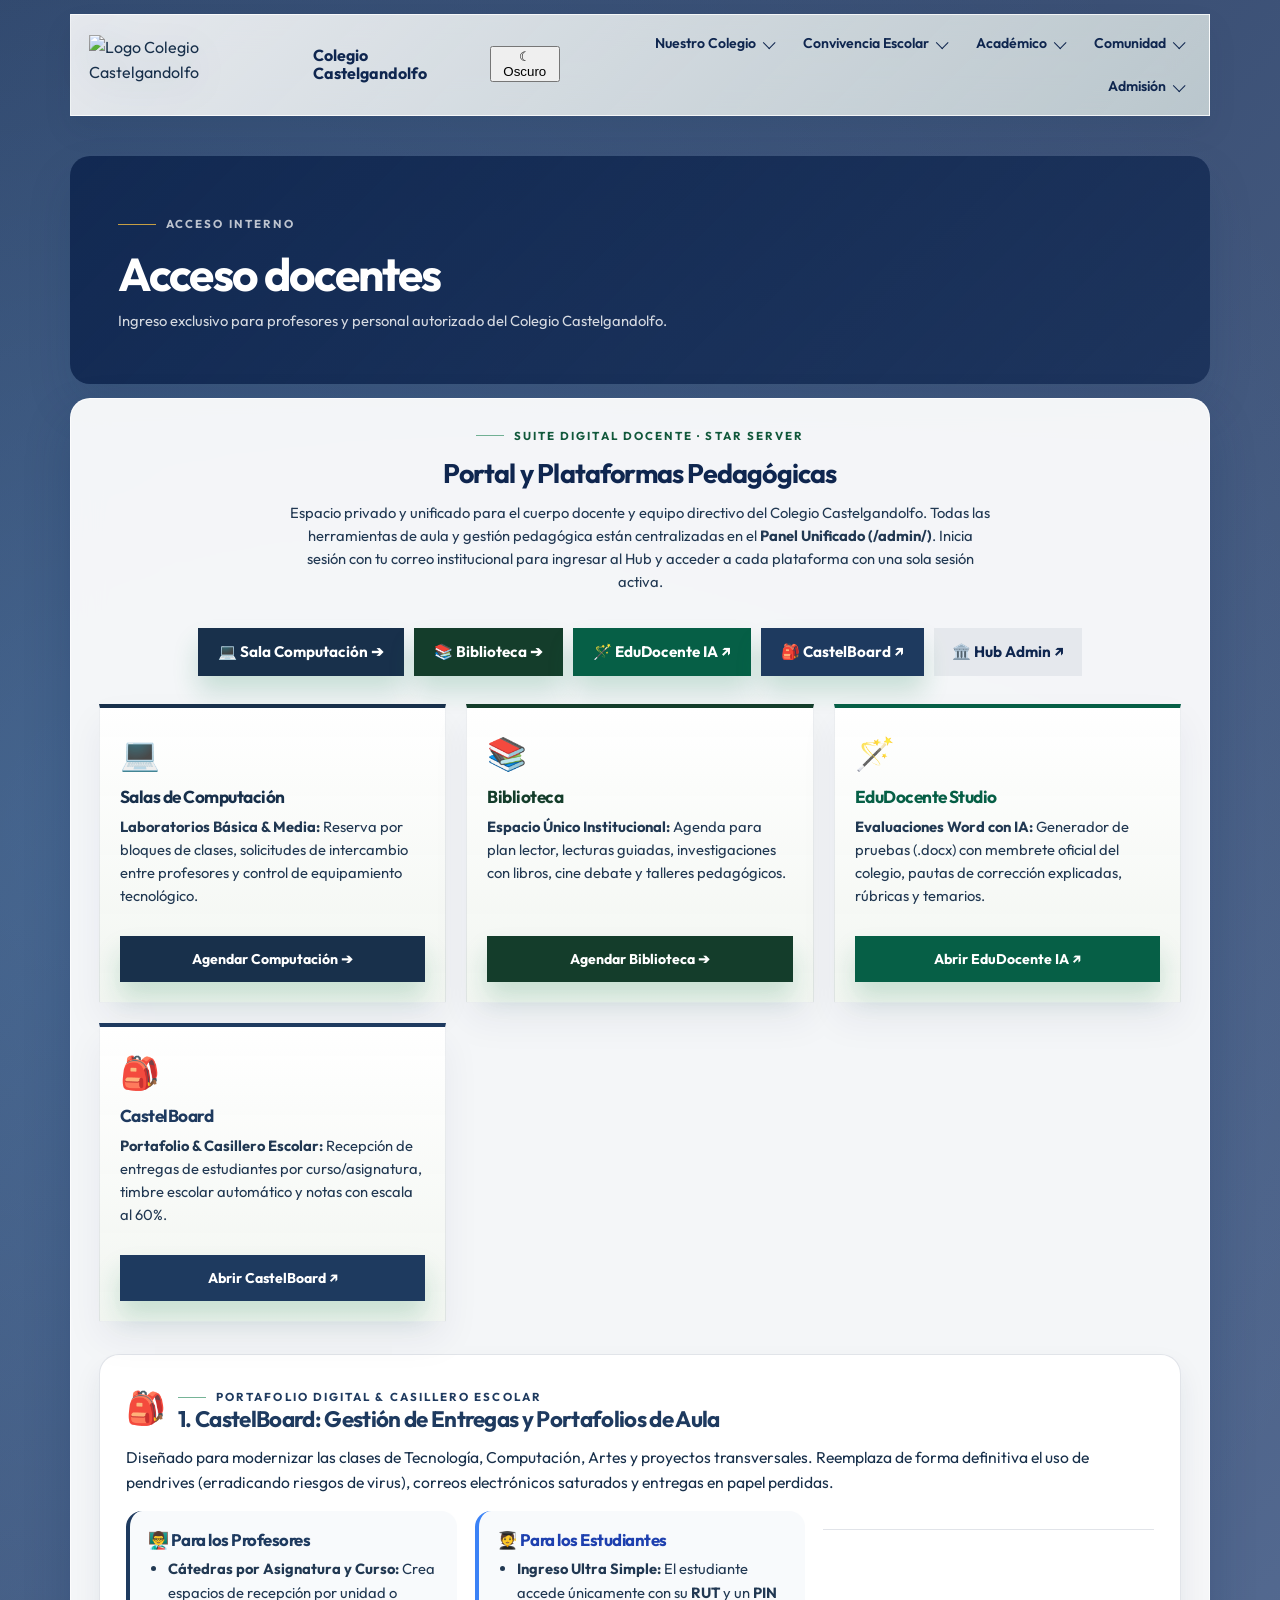
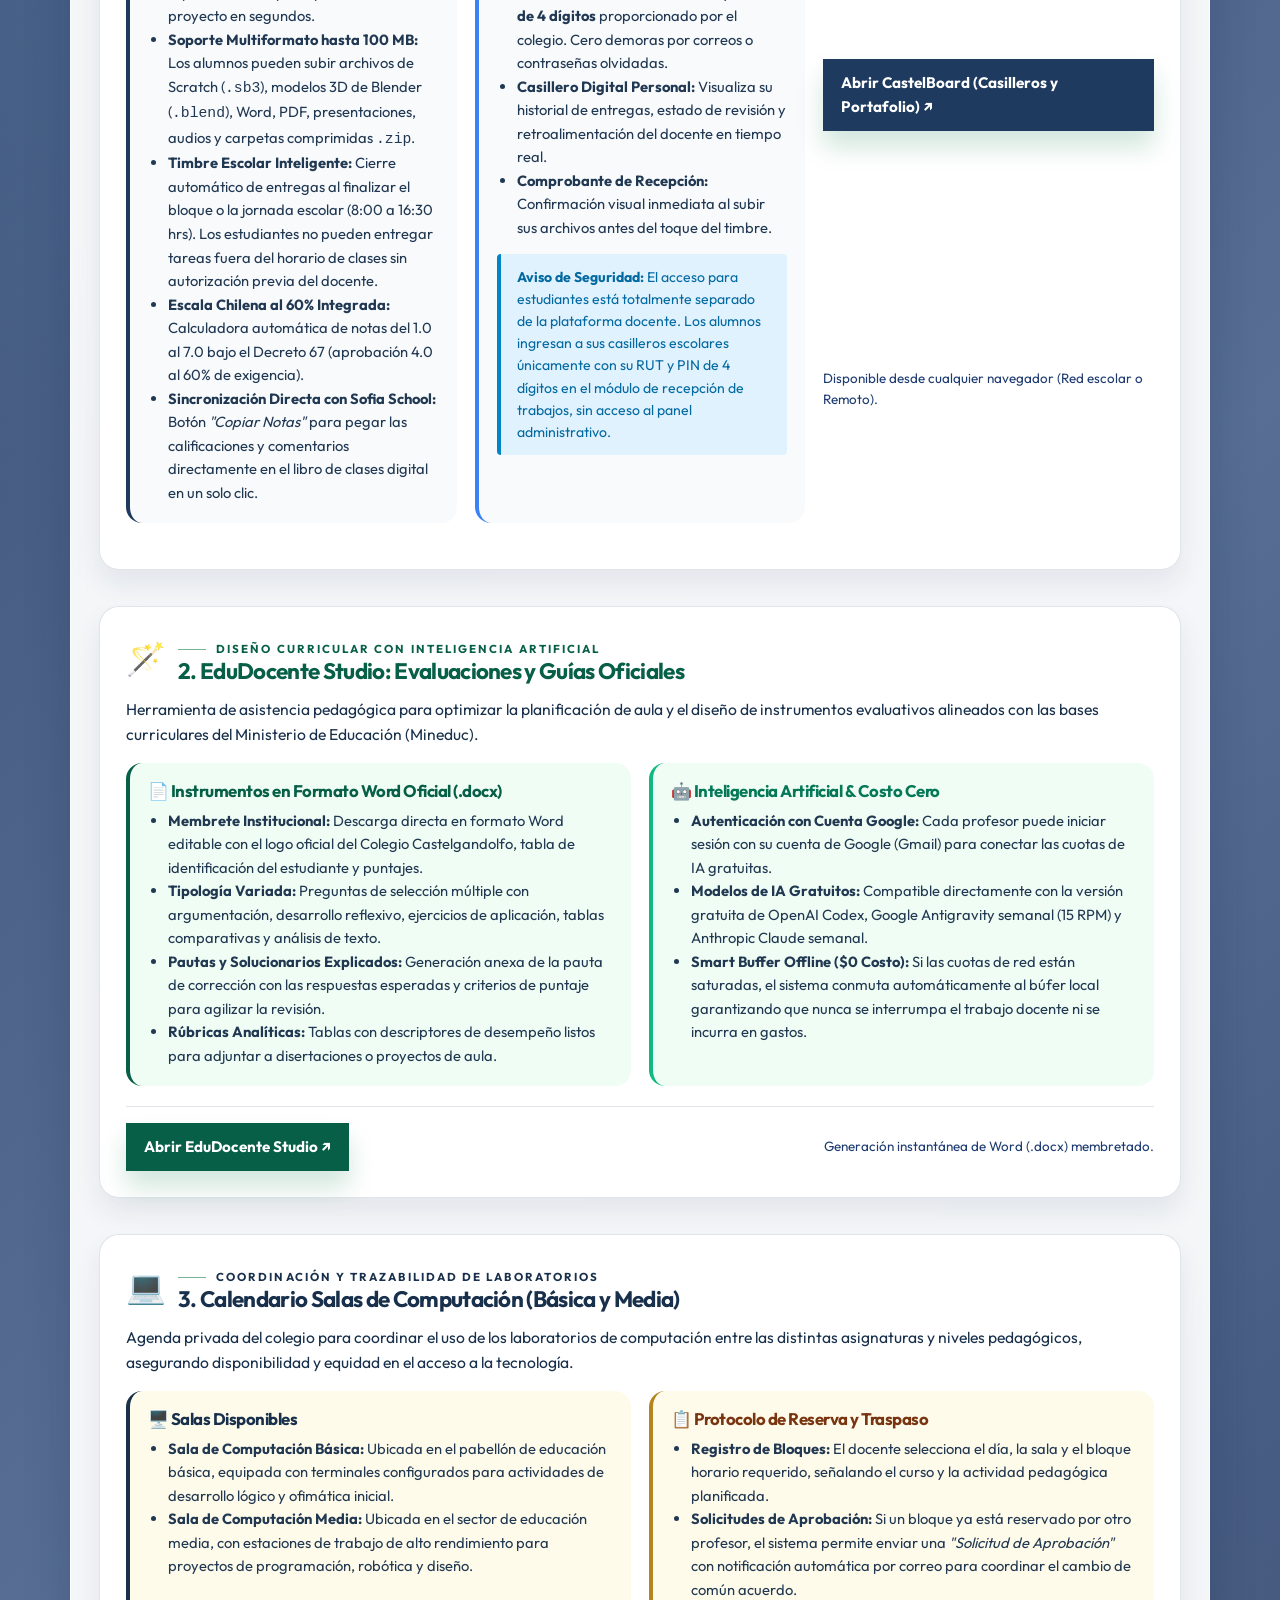
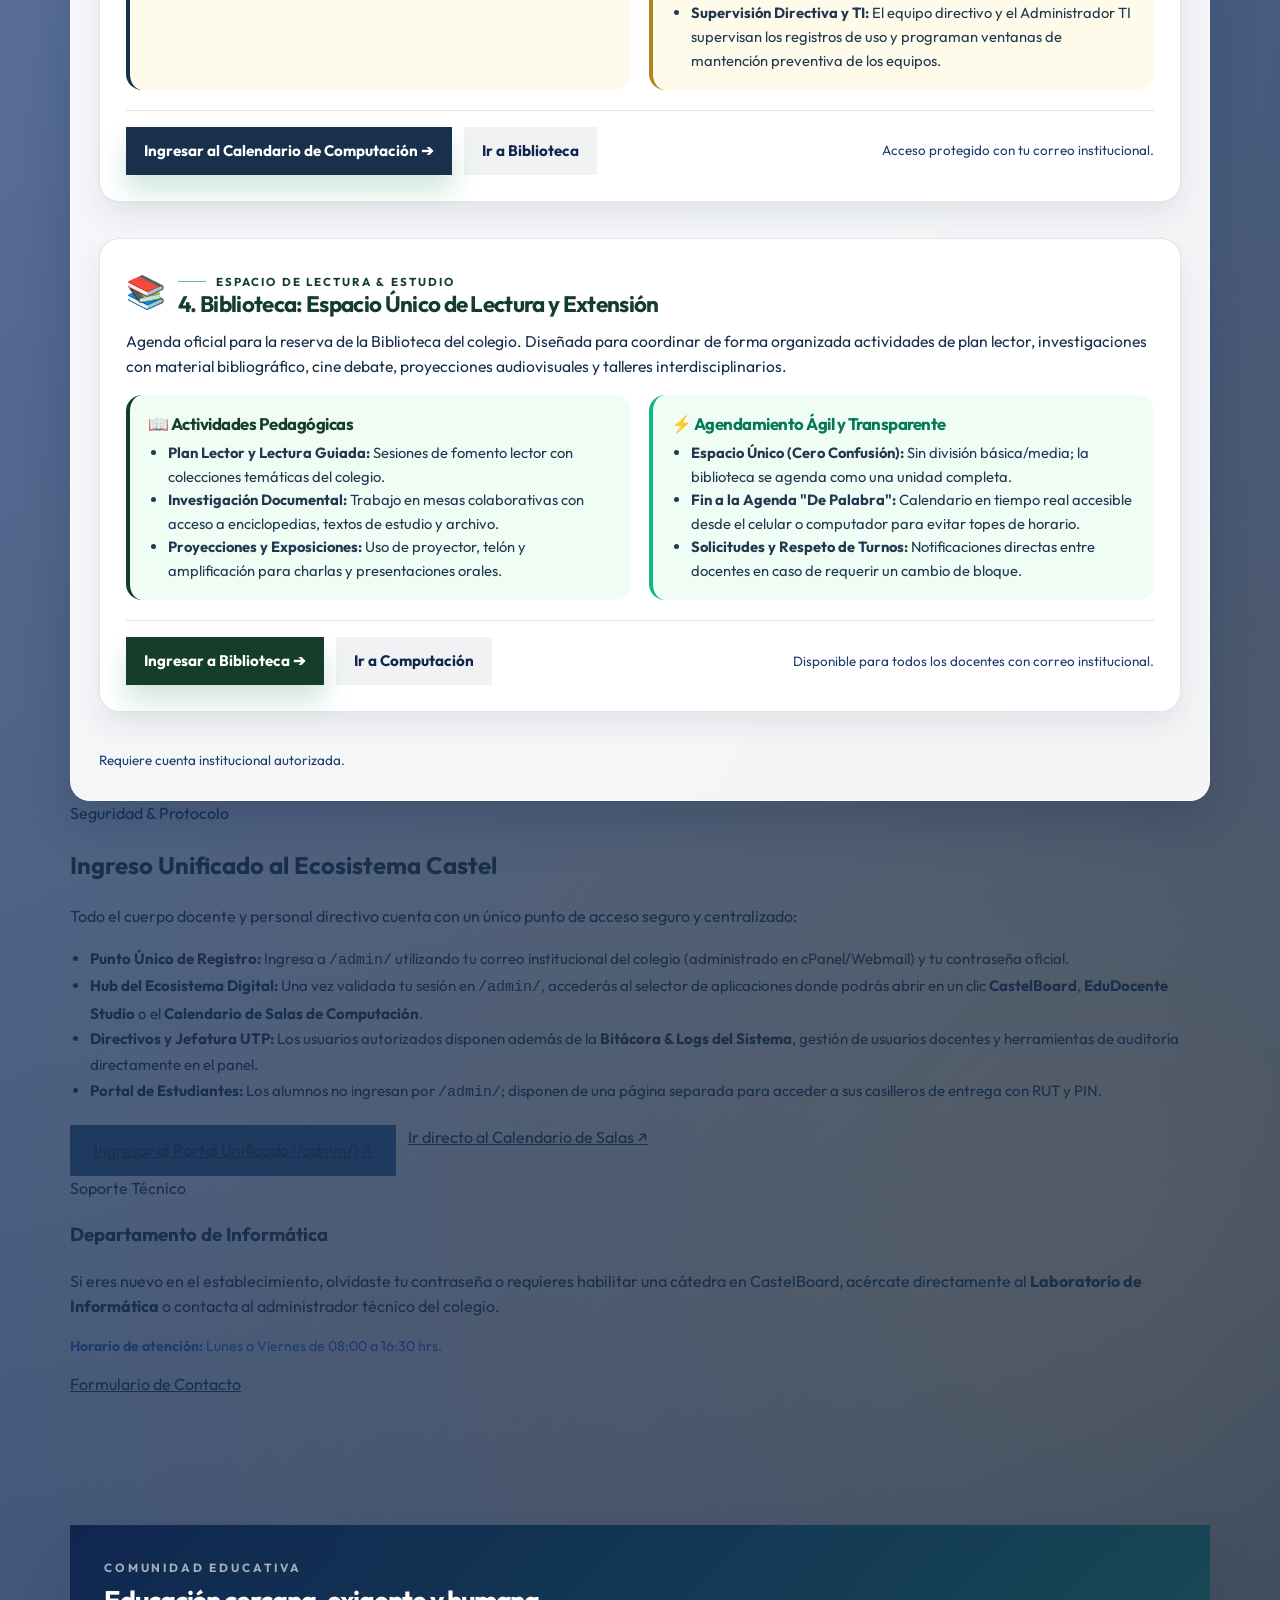
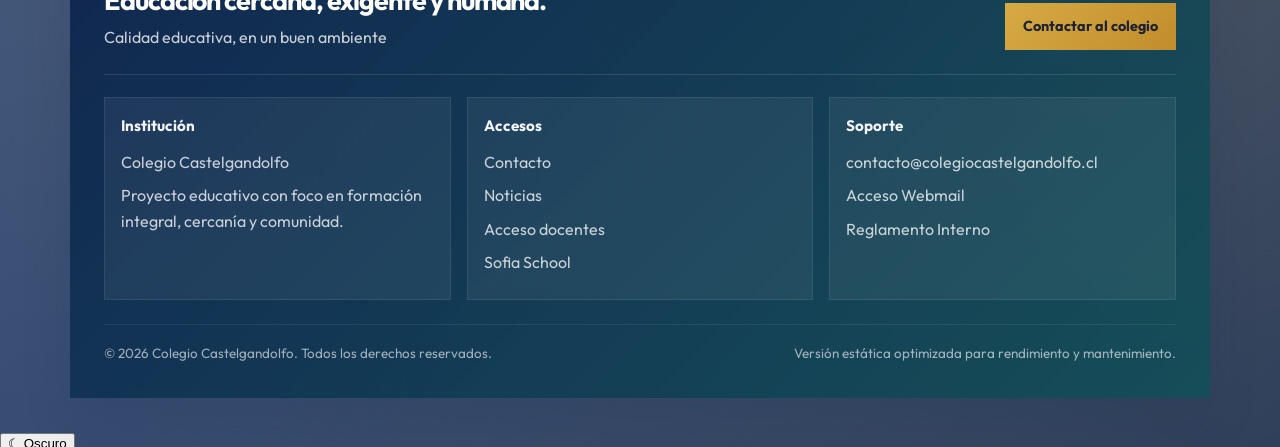
==== commit bf3eef58: "fix(biblioteca): adoptar paleta verde bosque institucional (#143D2B) con contraste AAA y erradicar s" ====
--- a/acceso-docentes/index.html
+++ b/acceso-docentes/index.html
@@ -1582,7 +1582,7 @@
     <p>Espacio privado y unificado para el cuerpo docente y equipo directivo del Colegio Castelgandolfo. Todas las herramientas de aula y gestión pedagógica están centralizadas en el <strong>Panel Unificado (/admin/)</strong>. Inicia sesión con tu correo institucional para ingresar al Hub y acceder a cada plataforma con una sola sesión activa.</p>
     <div style="margin-top: 22px; display: flex; justify-content: center; gap: 10px; flex-wrap: wrap;">
         <a class="castel-pill-link" href="/admin/calendar.php" style="background: #18304B; font-size: 0.95rem; padding: 12px 20px;">💻 Sala Computación ➔</a>
-        <a class="castel-pill-link" href="/admin/biblioteca.php" style="background: #7C2D12; font-size: 0.95rem; padding: 12px 20px;">📚 Biblioteca CRA ➔</a>
+        <a class="castel-pill-link" href="/admin/biblioteca.php" style="background: #143D2B; font-size: 0.95rem; padding: 12px 20px;">📚 Biblioteca ➔</a>
         <a class="castel-pill-link" href="https://ccg-fisico.tail0e08b5.ts.net:8443/" target="_blank" rel="noopener" style="background: #065f46; font-size: 0.95rem; padding: 12px 20px;">🪄 EduDocente IA ↗</a>
         <a class="castel-pill-link" href="https://ccg-fisico.tail0e08b5.ts.net/" target="_blank" rel="noopener" style="background: #1E3A5F; font-size: 0.95rem; padding: 12px 20px;">🎒 CastelBoard ↗</a>
         <a class="castel-pill-link castel-pill-link--ghost" href="/admin/hub.php" style="font-size: 0.95rem; padding: 12px 18px;">🏛️ Hub Admin ↗</a>
@@ -1603,15 +1603,15 @@
         </div>
     </article>
 
-    <!-- 2. Biblioteca CRA -->
-    <article class="castel-info-card" style="border-top: 4px solid #7C2D12; display: flex; flex-direction: column; justify-content: space-between;">
+    <!-- 2. Biblioteca -->
+    <article class="castel-info-card" style="border-top: 4px solid #143D2B; display: flex; flex-direction: column; justify-content: space-between;">
         <div>
             <div style="font-size: 2rem; margin-bottom: 8px;">📚</div>
-            <h3 style="color: #7C2D12;">Biblioteca CRA</h3>
+            <h3 style="color: #143D2B;">Biblioteca</h3>
             <p><strong>Espacio Único Institucional:</strong> Agenda para plan lector, lecturas guiadas, investigaciones con libros, cine debate y talleres pedagógicos.</p>
         </div>
         <div style="margin-top: 18px;">
-            <a class="castel-pill-link" href="/admin/biblioteca.php" style="background: #7C2D12; color: #fff; font-size: 0.88rem; width: 100%; text-align: center; justify-content: center;">Agendar Biblioteca CRA ➔</a>
+            <a class="castel-pill-link" href="/admin/biblioteca.php" style="background: #143D2B; color: #fff; font-size: 0.88rem; width: 100%; text-align: center; justify-content: center;">Agendar Biblioteca ➔</a>
         </div>
     </article>
 
@@ -1757,27 +1757,27 @@
 
     <div style="display: flex; gap: 12px; flex-wrap: wrap; align-items: center; border-top: 1px solid var(--line); padding-top: 16px;">
         <a class="castel-pill-link" href="/admin/calendar.php" style="background: #18304B; color: #fff;">Ingresar al Calendario de Computación ➔</a>
-        <a class="castel-pill-link castel-pill-link--ghost" href="/admin/biblioteca.php">Ir a Biblioteca CRA</a>
+        <a class="castel-pill-link castel-pill-link--ghost" href="/admin/biblioteca.php">Ir a Biblioteca</a>
         <span style="font-size: 0.84rem; color: var(--navy-soft); margin-left: auto;">Acceso protegido con tu correo institucional.</span>
     </div>
 </section>
 
-<!-- 5. Detalle Exhaustivo: Biblioteca CRA -->
+<!-- 5. Detalle Exhaustivo: Biblioteca -->
 <section style="margin-bottom: 36px; padding: 26px; background: #ffffff; border: 1px solid var(--line); border-radius: var(--radius-lg); box-shadow: var(--shadow-md);">
     <div style="display: flex; align-items: center; gap: 12px; margin-bottom: 12px;">
         <span style="font-size: 2rem;">📚</span>
         <div>
-            <span class="castel-kicker" style="color: #7C2D12;">Centro de Recursos para el Aprendizaje</span>
-            <h3 style="margin: 0; font-size: 1.4rem; color: #7C2D12;">4. Biblioteca CRA: Espacio Único de Lectura y Extensión</h3>
+            <span class="castel-kicker" style="color: #143D2B;">Espacio de Lectura & Estudio</span>
+            <h3 style="margin: 0; font-size: 1.4rem; color: #143D2B;">4. Biblioteca: Espacio Único de Lectura y Extensión</h3>
         </div>
     </div>
     <p style="color: var(--ink); font-size: 0.98rem; line-height: 1.6; margin-bottom: 16px;">
-        Agenda oficial para la reserva de la Biblioteca CRA. Diseñada para coordinar de forma organizada actividades de plan lector, investigaciones con material bibliográfico, cine debate, proyecciones audiovisuales y talleres interdisciplinarios.
+        Agenda oficial para la reserva de la Biblioteca del colegio. Diseñada para coordinar de forma organizada actividades de plan lector, investigaciones con material bibliográfico, cine debate, proyecciones audiovisuales y talleres interdisciplinarios.
     </p>
 
     <div style="display: grid; grid-template-columns: repeat(auto-fit, minmax(280px, 1fr)); gap: 18px; margin-bottom: 20px;">
-        <div style="background: #fdfbf7; padding: 18px; border-radius: var(--radius-md); border-left: 4px solid #7C2D12;">
-            <h4 style="margin: 0 0 8px; color: #7C2D12; font-size: 1.05rem;">📖 Actividades Pedagógicas</h4>
+        <div style="background: #f0fdf4; padding: 18px; border-radius: var(--radius-md); border-left: 4px solid #143D2B;">
+            <h4 style="margin: 0 0 8px; color: #143D2B; font-size: 1.05rem;">📖 Actividades Pedagógicas</h4>
             <ul style="margin: 0; padding-left: 20px; font-size: 0.92rem; line-height: 1.6;">
                 <li><strong>Plan Lector y Lectura Guiada:</strong> Sesiones de fomento lector con colecciones temáticas del colegio.</li>
                 <li><strong>Investigación Documental:</strong> Trabajo en mesas colaborativas con acceso a enciclopedias, textos de estudio y archivo.</li>
@@ -1785,8 +1785,8 @@
             </ul>
         </div>
 
-        <div style="background: #fdfbf7; padding: 18px; border-radius: var(--radius-md); border-left: 4px solid #D97706;">
-            <h4 style="margin: 0 0 8px; color: #92400e; font-size: 1.05rem;">⚡ Agendamiento Ágil y Transparente</h4>
+        <div style="background: #f0fdf4; padding: 18px; border-radius: var(--radius-md); border-left: 4px solid #10b981;">
+            <h4 style="margin: 0 0 8px; color: #047857; font-size: 1.05rem;">⚡ Agendamiento Ágil y Transparente</h4>
             <ul style="margin: 0; padding-left: 20px; font-size: 0.92rem; line-height: 1.6;">
                 <li><strong>Espacio Único (Cero Confusión):</strong> Sin división básica/media; la biblioteca se agenda como una unidad completa.</li>
                 <li><strong>Fin a la Agenda "De Palabra":</strong> Calendario en tiempo real accesible desde el celular o computador para evitar topes de horario.</li>
@@ -1796,7 +1796,7 @@
     </div>
 
     <div style="display: flex; gap: 12px; flex-wrap: wrap; align-items: center; border-top: 1px solid var(--line); padding-top: 16px;">
-        <a class="castel-pill-link" href="/admin/biblioteca.php" style="background: #7C2D12; color: #fff;">Ingresar a Biblioteca CRA ➔</a>
+        <a class="castel-pill-link" href="/admin/biblioteca.php" style="background: #143D2B; color: #fff;">Ingresar a Biblioteca ➔</a>
         <a class="castel-pill-link castel-pill-link--ghost" href="/admin/calendar.php">Ir a Computación</a>
         <span style="font-size: 0.84rem; color: var(--navy-soft); margin-left: auto;">Disponible para todos los docentes con correo institucional.</span>
     </div>
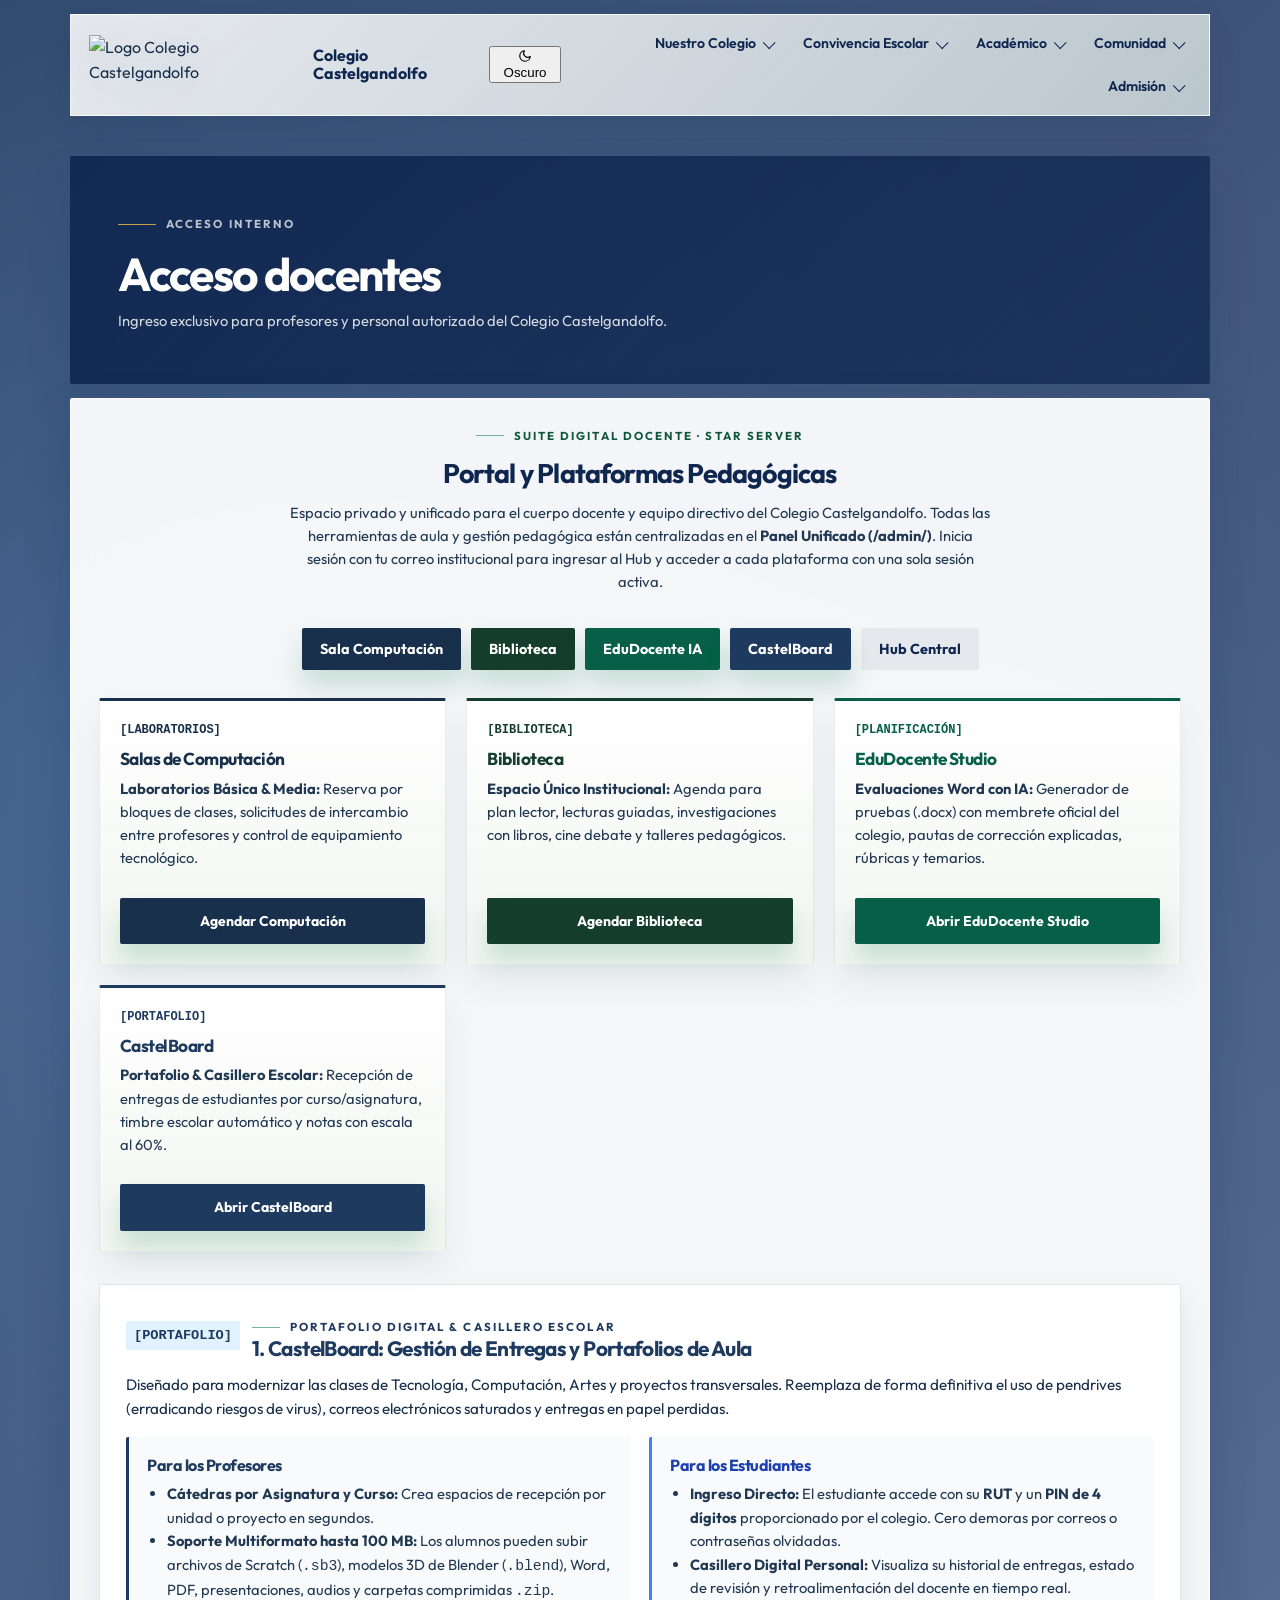
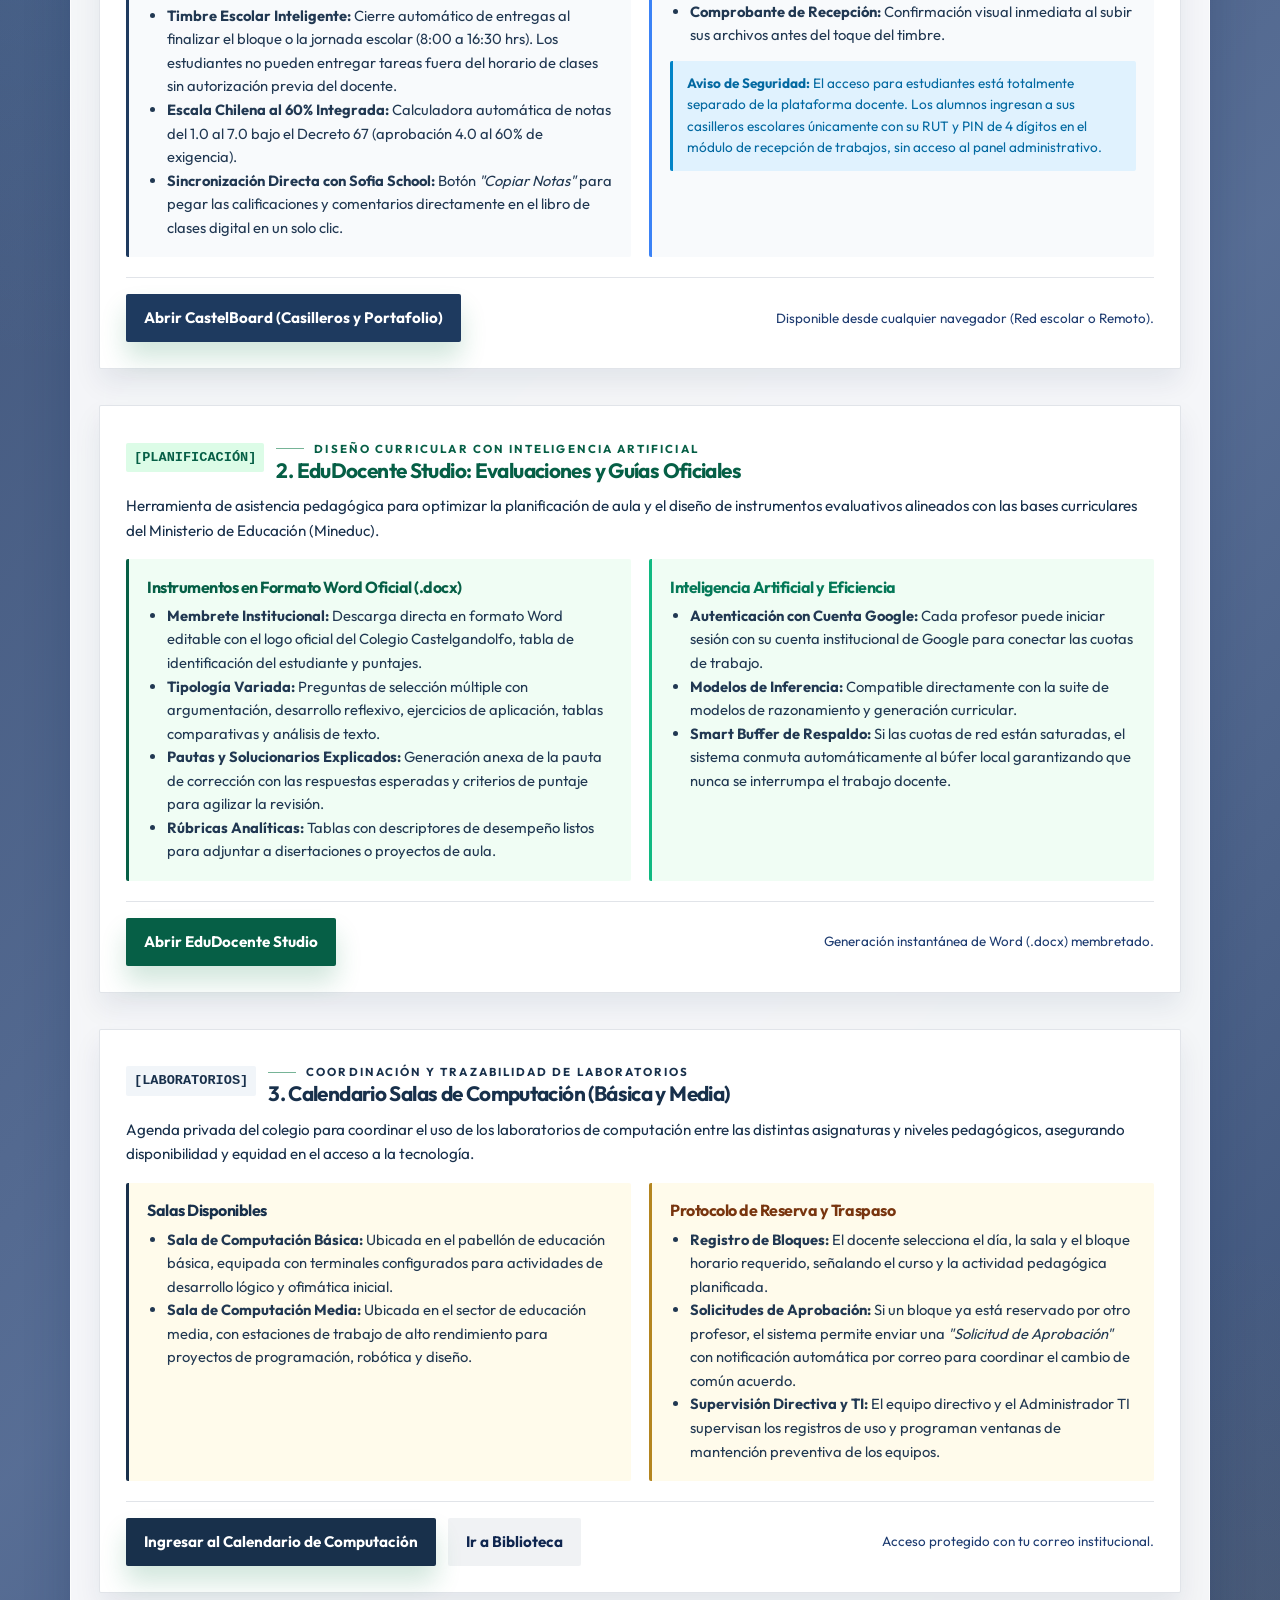
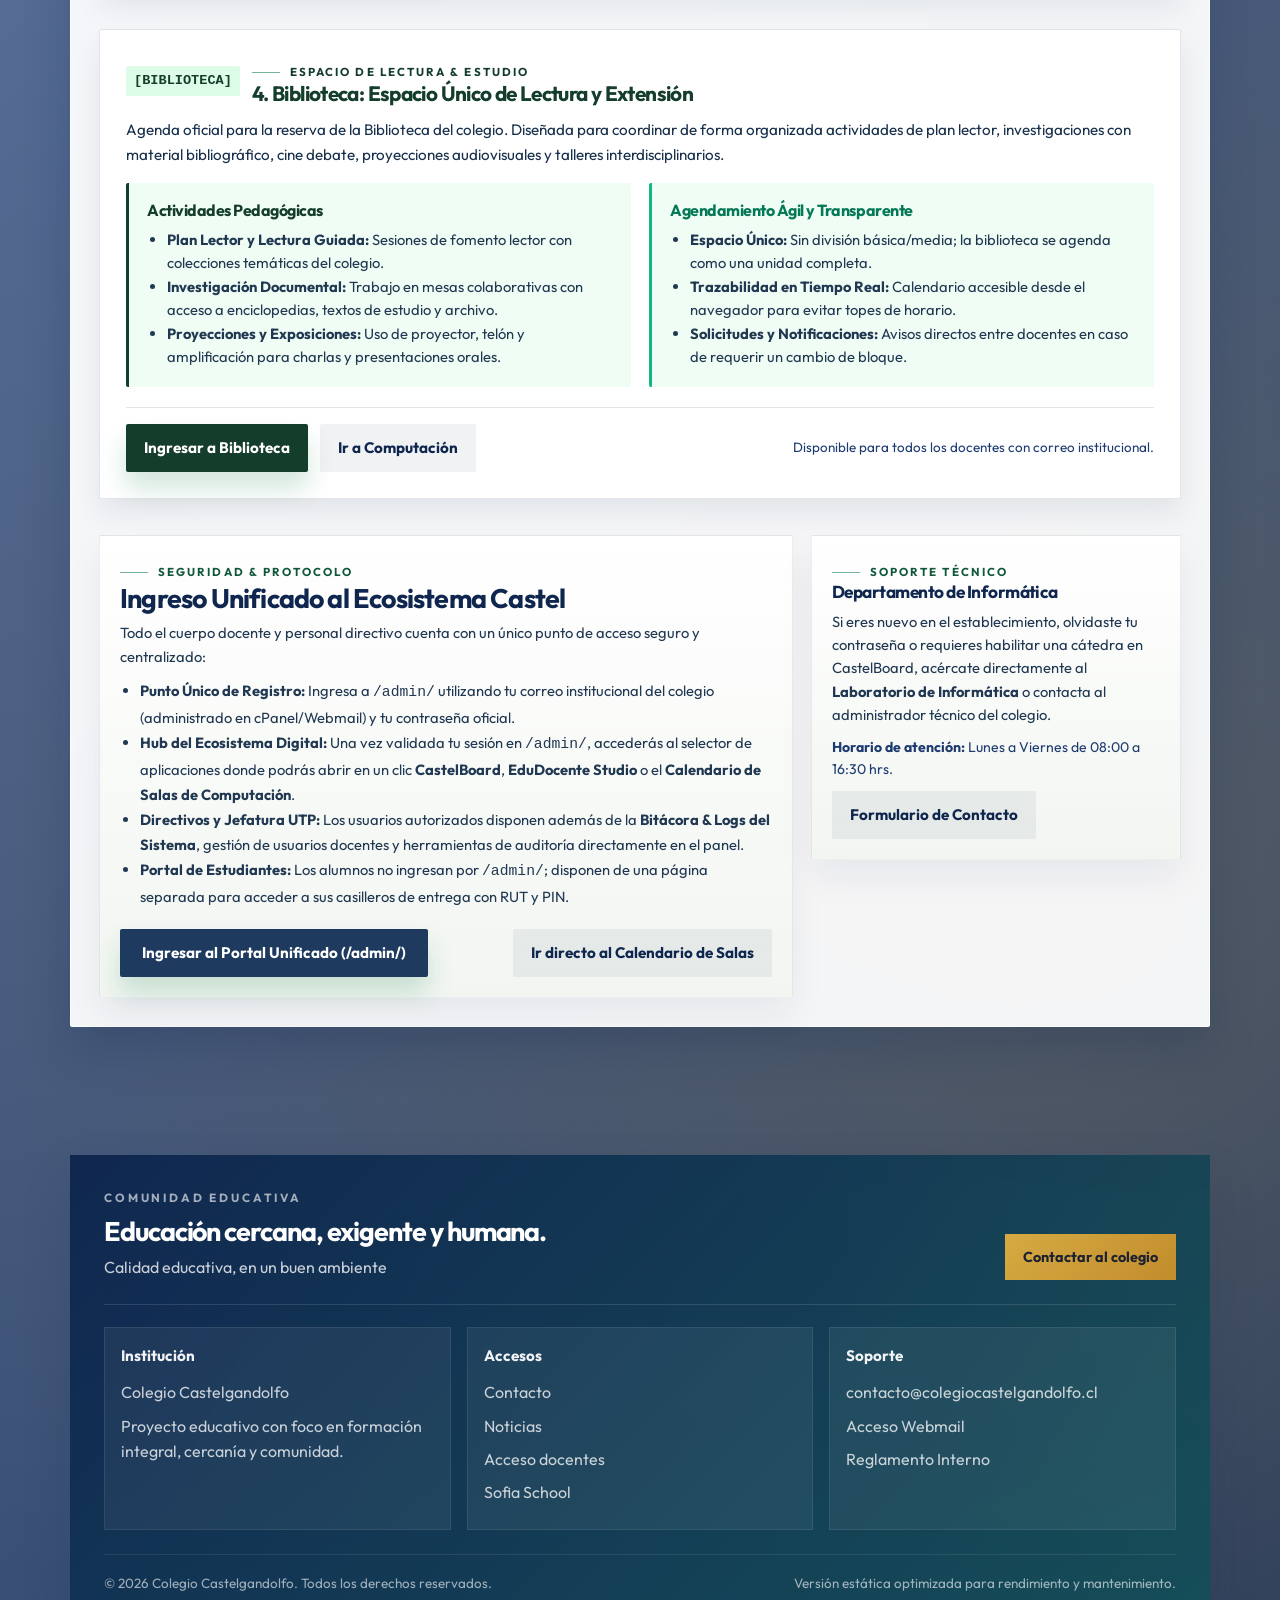
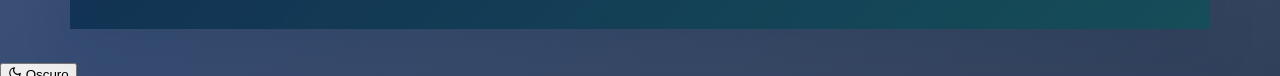
==== commit 8829dc8f: "refactor(ui): erradicacion total de emojis, bordes rectangulares y profesionalizacion de suite admin" ====
--- a/acceso-docentes/index.html
+++ b/acceso-docentes/index.html
@@ -34,9 +34,9 @@
             --glass: rgba(255, 255, 255, 0.84);
             --shadow-lg: 0 22px 46px rgba(15, 38, 79, 0.13);
             --shadow-md: 0 14px 28px rgba(15, 38, 79, 0.08);
-            --radius-xl: 26px;
-            --radius-lg: 20px;
-            --radius-md: 16px;
+            --radius-xl: 3px;
+            --radius-lg: 2px;
+            --radius-md: 2px;
             --site-width: 1140px;
             --nav-height: 78px;
         }
@@ -1548,7 +1548,7 @@
 
                     <div class="site-header__actions">
                         <button type="button" class="theme-toggle" data-theme-toggle aria-label="Cambiar tema" aria-pressed="false">
-                            <span class="theme-toggle__icon">☾</span>
+            <span class="theme-toggle__icon"><svg width="14" height="14" viewBox="0 0 24 24" fill="none" stroke="currentColor" stroke-width="2" stroke-linecap="round" stroke-linejoin="round" style="display:inline-block;vertical-align:-1px;"><path d="M21 12.79A9 9 0 1 1 11.21 3 7 7 0 0 0 21 12.79z"></path></svg></span>
                             <span class="theme-toggle__label">Oscuro</span>
                         </button>
                         <label for="nav-toggle" class="nav-toggle-button">Menú</label>
@@ -1581,82 +1581,82 @@
     <h2>Portal y Plataformas Pedagógicas</h2>
     <p>Espacio privado y unificado para el cuerpo docente y equipo directivo del Colegio Castelgandolfo. Todas las herramientas de aula y gestión pedagógica están centralizadas en el <strong>Panel Unificado (/admin/)</strong>. Inicia sesión con tu correo institucional para ingresar al Hub y acceder a cada plataforma con una sola sesión activa.</p>
     <div style="margin-top: 22px; display: flex; justify-content: center; gap: 10px; flex-wrap: wrap;">
-        <a class="castel-pill-link" href="/admin/calendar.php" style="background: #18304B; font-size: 0.95rem; padding: 12px 20px;">💻 Sala Computación ➔</a>
-        <a class="castel-pill-link" href="/admin/biblioteca.php" style="background: #143D2B; font-size: 0.95rem; padding: 12px 20px;">📚 Biblioteca ➔</a>
-        <a class="castel-pill-link" href="https://ccg-fisico.tail0e08b5.ts.net:8443/" target="_blank" rel="noopener" style="background: #065f46; font-size: 0.95rem; padding: 12px 20px;">🪄 EduDocente IA ↗</a>
-        <a class="castel-pill-link" href="https://ccg-fisico.tail0e08b5.ts.net/" target="_blank" rel="noopener" style="background: #1E3A5F; font-size: 0.95rem; padding: 12px 20px;">🎒 CastelBoard ↗</a>
-        <a class="castel-pill-link castel-pill-link--ghost" href="/admin/hub.php" style="font-size: 0.95rem; padding: 12px 18px;">🏛️ Hub Admin ↗</a>
+        <a class="castel-pill-link" href="/admin/calendar.php" style="background: #18304B; font-size: 0.90rem; padding: 10px 18px; border-radius: 2px;">Sala Computación</a>
+        <a class="castel-pill-link" href="/admin/biblioteca.php" style="background: #143D2B; font-size: 0.90rem; padding: 10px 18px; border-radius: 2px;">Biblioteca</a>
+        <a class="castel-pill-link" href="https://ccg-fisico.tail0e08b5.ts.net:8443/" target="_blank" rel="noopener" style="background: #065f46; font-size: 0.90rem; padding: 10px 18px; border-radius: 2px;">EduDocente IA</a>
+        <a class="castel-pill-link" href="https://ccg-fisico.tail0e08b5.ts.net/" target="_blank" rel="noopener" style="background: #1E3A5F; font-size: 0.90rem; padding: 10px 18px; border-radius: 2px;">CastelBoard</a>
+        <a class="castel-pill-link castel-pill-link--ghost" href="/admin/hub.php" style="font-size: 0.90rem; padding: 10px 18px; border-radius: 2px;">Hub Central</a>
     </div>
 </section>
 
 <!-- 1. Tarjetas de Acceso Rápido a las 4 Plataformas Docentes -->
 <section class="castel-info-grid" style="margin-bottom: 32px; display: grid; grid-template-columns: repeat(auto-fit, minmax(260px, 1fr)); gap: 20px;">
     <!-- 1. Computación -->
-    <article class="castel-info-card" style="border-top: 4px solid #18304B; display: flex; flex-direction: column; justify-content: space-between;">
+    <article class="castel-info-card" style="border-top: 3px solid #18304B; border-radius: 2px; display: flex; flex-direction: column; justify-content: space-between;">
         <div>
-            <div style="font-size: 2rem; margin-bottom: 8px;">💻</div>
-            <h3 style="color: #18304B;">Salas de Computación</h3>
+            <div style="font-family: monospace; font-size: 0.75rem; font-weight: 700; color: #18304B; margin-bottom: 8px;">[LABORATORIOS]</div>
+            <h3 style="color: #18304B; margin-top: 0;">Salas de Computación</h3>
             <p><strong>Laboratorios Básica & Media:</strong> Reserva por bloques de clases, solicitudes de intercambio entre profesores y control de equipamiento tecnológico.</p>
         </div>
         <div style="margin-top: 18px;">
-            <a class="castel-pill-link" href="/admin/calendar.php" style="background: #18304B; color: #fff; font-size: 0.88rem; width: 100%; text-align: center; justify-content: center;">Agendar Computación ➔</a>
+            <a class="castel-pill-link" href="/admin/calendar.php" style="background: #18304B; color: #fff; font-size: 0.88rem; width: 100%; text-align: center; justify-content: center; border-radius: 2px;">Agendar Computación</a>
         </div>
     </article>
 
     <!-- 2. Biblioteca -->
-    <article class="castel-info-card" style="border-top: 4px solid #143D2B; display: flex; flex-direction: column; justify-content: space-between;">
+    <article class="castel-info-card" style="border-top: 3px solid #143D2B; border-radius: 2px; display: flex; flex-direction: column; justify-content: space-between;">
         <div>
-            <div style="font-size: 2rem; margin-bottom: 8px;">📚</div>
-            <h3 style="color: #143D2B;">Biblioteca</h3>
+            <div style="font-family: monospace; font-size: 0.75rem; font-weight: 700; color: #143D2B; margin-bottom: 8px;">[BIBLIOTECA]</div>
+            <h3 style="color: #143D2B; margin-top: 0;">Biblioteca</h3>
             <p><strong>Espacio Único Institucional:</strong> Agenda para plan lector, lecturas guiadas, investigaciones con libros, cine debate y talleres pedagógicos.</p>
         </div>
         <div style="margin-top: 18px;">
-            <a class="castel-pill-link" href="/admin/biblioteca.php" style="background: #143D2B; color: #fff; font-size: 0.88rem; width: 100%; text-align: center; justify-content: center;">Agendar Biblioteca ➔</a>
+            <a class="castel-pill-link" href="/admin/biblioteca.php" style="background: #143D2B; color: #fff; font-size: 0.88rem; width: 100%; text-align: center; justify-content: center; border-radius: 2px;">Agendar Biblioteca</a>
         </div>
     </article>
 
     <!-- 3. EduDocente Studio -->
-    <article class="castel-info-card" style="border-top: 4px solid #065f46; display: flex; flex-direction: column; justify-content: space-between;">
+    <article class="castel-info-card" style="border-top: 3px solid #065f46; border-radius: 2px; display: flex; flex-direction: column; justify-content: space-between;">
         <div>
-            <div style="font-size: 2rem; margin-bottom: 8px;">🪄</div>
-            <h3 style="color: #065f46;">EduDocente Studio</h3>
+            <div style="font-family: monospace; font-size: 0.75rem; font-weight: 700; color: #065f46; margin-bottom: 8px;">[PLANIFICACIÓN]</div>
+            <h3 style="color: #065f46; margin-top: 0;">EduDocente Studio</h3>
             <p><strong>Evaluaciones Word con IA:</strong> Generador de pruebas (.docx) con membrete oficial del colegio, pautas de corrección explicadas, rúbricas y temarios.</p>
         </div>
         <div style="margin-top: 18px;">
-            <a class="castel-pill-link" href="https://ccg-fisico.tail0e08b5.ts.net:8443/" target="_blank" rel="noopener" style="background: #065f46; color: #fff; font-size: 0.88rem; width: 100%; text-align: center; justify-content: center;">Abrir EduDocente IA ↗</a>
+            <a class="castel-pill-link" href="https://ccg-fisico.tail0e08b5.ts.net:8443/" target="_blank" rel="noopener" style="background: #065f46; color: #fff; font-size: 0.88rem; width: 100%; text-align: center; justify-content: center; border-radius: 2px;">Abrir EduDocente Studio</a>
         </div>
     </article>
 
     <!-- 4. CastelBoard -->
-    <article class="castel-info-card" style="border-top: 4px solid #1E3A5F; display: flex; flex-direction: column; justify-content: space-between;">
+    <article class="castel-info-card" style="border-top: 3px solid #1E3A5F; border-radius: 2px; display: flex; flex-direction: column; justify-content: space-between;">
         <div>
-            <div style="font-size: 2rem; margin-bottom: 8px;">🎒</div>
-            <h3 style="color: #1E3A5F;">CastelBoard</h3>
+            <div style="font-family: monospace; font-size: 0.75rem; font-weight: 700; color: #1E3A5F; margin-bottom: 8px;">[PORTAFOLIO]</div>
+            <h3 style="color: #1E3A5F; margin-top: 0;">CastelBoard</h3>
             <p><strong>Portafolio & Casillero Escolar:</strong> Recepción de entregas de estudiantes por curso/asignatura, timbre escolar automático y notas con escala al 60%.</p>
         </div>
         <div style="margin-top: 18px;">
-            <a class="castel-pill-link" href="https://ccg-fisico.tail0e08b5.ts.net/" target="_blank" rel="noopener" style="background: #1E3A5F; color: #fff; font-size: 0.88rem; width: 100%; text-align: center; justify-content: center;">Abrir CastelBoard ↗</a>
+            <a class="castel-pill-link" href="https://ccg-fisico.tail0e08b5.ts.net/" target="_blank" rel="noopener" style="background: #1E3A5F; color: #fff; font-size: 0.88rem; width: 100%; text-align: center; justify-content: center; border-radius: 2px;">Abrir CastelBoard</a>
         </div>
     </article>
 </section>
 
 <!-- 2. Detalle Exhaustivo: CastelBoard -->
-<section style="margin-bottom: 36px; padding: 26px; background: #ffffff; border: 1px solid var(--line); border-radius: var(--radius-lg); box-shadow: var(--shadow-md);">
+<section style="margin-bottom: 36px; padding: 26px; background: #ffffff; border: 1px solid var(--line); border-radius: 2px; box-shadow: var(--shadow-md);">
     <div style="display: flex; align-items: center; gap: 12px; margin-bottom: 12px;">
-        <span style="font-size: 2rem;">🎒</span>
+        <span style="font-family: monospace; font-weight: 700; font-size: 0.85rem; color: #1E3A5F; background: #e0f2fe; padding: 4px 8px; border-radius: 2px;">[PORTAFOLIO]</span>
         <div>
             <span class="castel-kicker" style="color: #1E3A5F;">Portafolio Digital & Casillero Escolar</span>
-            <h3 style="margin: 0; font-size: 1.4rem; color: #1E3A5F;">1. CastelBoard: Gestión de Entregas y Portafolios de Aula</h3>
+            <h3 style="margin: 0; font-size: 1.3rem; color: #1E3A5F;">1. CastelBoard: Gestión de Entregas y Portafolios de Aula</h3>
         </div>
     </div>
-    <p style="color: var(--ink); font-size: 0.98rem; line-height: 1.6; margin-bottom: 16px;">
+    <p style="color: var(--ink); font-size: 0.95rem; line-height: 1.6; margin-bottom: 16px;">
         Diseñado para modernizar las clases de Tecnología, Computación, Artes y proyectos transversales. Reemplaza de forma definitiva el uso de pendrives (erradicando riesgos de virus), correos electrónicos saturados y entregas en papel perdidas.
     </p>
 
     <div style="display: grid; grid-template-columns: repeat(auto-fit, minmax(280px, 1fr)); gap: 18px; margin-bottom: 20px;">
-        <div style="background: #f8fafc; padding: 18px; border-radius: var(--radius-md); border-left: 4px solid #1E3A5F;">
-            <h4 style="margin: 0 0 8px; color: #1E3A5F; font-size: 1.05rem;">👨‍🏫 Para los Profesores</h4>
-            <ul style="margin: 0; padding-left: 20px; font-size: 0.92rem; line-height: 1.6;">
+        <div style="background: #f8fafc; padding: 18px; border-radius: 2px; border-left: 3px solid #1E3A5F;">
+            <h4 style="margin: 0 0 8px; color: #1E3A5F; font-size: 1rem; font-weight: 700;">Para los Profesores</h4>
+            <ul style="margin: 0; padding-left: 20px; font-size: 0.90rem; line-height: 1.6;">
                 <li><strong>Cátedras por Asignatura y Curso:</strong> Crea espacios de recepción por unidad o proyecto en segundos.</li>
                 <li><strong>Soporte Multiformato hasta 100 MB:</strong> Los alumnos pueden subir archivos de Scratch (<code>.sb3</code>), modelos 3D de Blender (<code>.blend</code>), Word, PDF, presentaciones, audios y carpetas comprimidas <code>.zip</code>.</li>
                 <li><strong>Timbre Escolar Inteligente:</strong> Cierre automático de entregas al finalizar el bloque o la jornada escolar (8:00 a 16:30 hrs). Los estudiantes no pueden entregar tareas fuera del horario de clases sin autorización previa del docente.</li>
@@ -1665,41 +1665,42 @@
             </ul>
         </div>
 
-        <div style="background: #f8fafc; padding: 18px; border-radius: var(--radius-md); border-left: 4px solid #3b82f6;">
-            <h4 style="margin: 0 0 8px; color: #1e40af; font-size: 1.05rem;">🧑‍🎓 Para los Estudiantes</h4>
-            <ul style="margin: 0; padding-left: 20px; font-size: 0.92rem; line-height: 1.6;">
-                <li><strong>Ingreso Ultra Simple:</strong> El estudiante accede únicamente con su <strong>RUT</strong> y un <strong>PIN de 4 dígitos</strong> proporcionado por el colegio. Cero demoras por correos o contraseñas olvidadas.</li>
+        <div style="background: #f8fafc; padding: 18px; border-radius: 2px; border-left: 3px solid #3b82f6;">
+            <h4 style="margin: 0 0 8px; color: #1e40af; font-size: 1rem; font-weight: 700;">Para los Estudiantes</h4>
+            <ul style="margin: 0; padding-left: 20px; font-size: 0.90rem; line-height: 1.6;">
+                <li><strong>Ingreso Directo:</strong> El estudiante accede con su <strong>RUT</strong> y un <strong>PIN de 4 dígitos</strong> proporcionado por el colegio. Cero demoras por correos o contraseñas olvidadas.</li>
                 <li><strong>Casillero Digital Personal:</strong> Visualiza su historial de entregas, estado de revisión y retroalimentación del docente en tiempo real.</li>
                 <li><strong>Comprobante de Recepción:</strong> Confirmación visual inmediata al subir sus archivos antes del toque del timbre.</li>
             </ul>
-        <div style="margin-top: 14px; padding: 12px 16px; background: #e0f2fe; border-left: 4px solid #0284c7; border-radius: 4px; font-size: 0.88rem; color: #0369a1;">
-            <strong>Aviso de Seguridad:</strong> El acceso para estudiantes está totalmente separado de la plataforma docente. Los alumnos ingresan a sus casilleros escolares únicamente con su RUT y PIN de 4 dígitos en el módulo de recepción de trabajos, sin acceso al panel administrativo.
+            <div style="margin-top: 14px; padding: 12px 14px; background: #e0f2fe; border-left: 3px solid #0284c7; border-radius: 2px; font-size: 0.85rem; color: #0369a1;">
+                <strong>Aviso de Seguridad:</strong> El acceso para estudiantes está totalmente separado de la plataforma docente. Los alumnos ingresan a sus casilleros escolares únicamente con su RUT y PIN de 4 dígitos en el módulo de recepción de trabajos, sin acceso al panel administrativo.
+            </div>
         </div>
     </div>
 
     <div style="display: flex; gap: 12px; flex-wrap: wrap; align-items: center; border-top: 1px solid var(--line); padding-top: 16px; margin-top: 18px;">
-        <a class="castel-pill-link" href="https://ccg-fisico.tail0e08b5.ts.net/" target="_blank" rel="noopener" style="background: #1E3A5F; color: #fff;">Abrir CastelBoard (Casilleros y Portafolio) ↗</a>
+        <a class="castel-pill-link" href="https://ccg-fisico.tail0e08b5.ts.net/" target="_blank" rel="noopener" style="background: #1E3A5F; color: #fff; border-radius: 2px;">Abrir CastelBoard (Casilleros y Portafolio)</a>
         <span style="font-size: 0.84rem; color: var(--navy-soft); margin-left: auto;">Disponible desde cualquier navegador (Red escolar o Remoto).</span>
     </div>
 </section>
 
 <!-- 3. Detalle Exhaustivo: EduDocente Studio -->
-<section style="margin-bottom: 36px; padding: 26px; background: #ffffff; border: 1px solid var(--line); border-radius: var(--radius-lg); box-shadow: var(--shadow-md);">
+<section style="margin-bottom: 36px; padding: 26px; background: #ffffff; border: 1px solid var(--line); border-radius: 2px; box-shadow: var(--shadow-md);">
     <div style="display: flex; align-items: center; gap: 12px; margin-bottom: 12px;">
-        <span style="font-size: 2rem;">🪄</span>
+        <span style="font-family: monospace; font-weight: 700; font-size: 0.85rem; color: #065f46; background: #dcfce7; padding: 4px 8px; border-radius: 2px;">[PLANIFICACIÓN]</span>
         <div>
             <span class="castel-kicker" style="color: #065f46;">Diseño Curricular con Inteligencia Artificial</span>
-            <h3 style="margin: 0; font-size: 1.4rem; color: #065f46;">2. EduDocente Studio: Evaluaciones y Guías Oficiales</h3>
+            <h3 style="margin: 0; font-size: 1.3rem; color: #065f46;">2. EduDocente Studio: Evaluaciones y Guías Oficiales</h3>
         </div>
     </div>
-    <p style="color: var(--ink); font-size: 0.98rem; line-height: 1.6; margin-bottom: 16px;">
+    <p style="color: var(--ink); font-size: 0.95rem; line-height: 1.6; margin-bottom: 16px;">
         Herramienta de asistencia pedagógica para optimizar la planificación de aula y el diseño de instrumentos evaluativos alineados con las bases curriculares del Ministerio de Educación (Mineduc).
     </p>
 
     <div style="display: grid; grid-template-columns: repeat(auto-fit, minmax(280px, 1fr)); gap: 18px; margin-bottom: 20px;">
-        <div style="background: #f0fdf4; padding: 18px; border-radius: var(--radius-md); border-left: 4px solid #065f46;">
-            <h4 style="margin: 0 0 8px; color: #065f46; font-size: 1.05rem;">📄 Instrumentos en Formato Word Oficial (.docx)</h4>
-            <ul style="margin: 0; padding-left: 20px; font-size: 0.92rem; line-height: 1.6;">
+        <div style="background: #f0fdf4; padding: 18px; border-radius: 2px; border-left: 3px solid #065f46;">
+            <h4 style="margin: 0 0 8px; color: #065f46; font-size: 1rem; font-weight: 700;">Instrumentos en Formato Word Oficial (.docx)</h4>
+            <ul style="margin: 0; padding-left: 20px; font-size: 0.90rem; line-height: 1.6;">
                 <li><strong>Membrete Institucional:</strong> Descarga directa en formato Word editable con el logo oficial del Colegio Castelgandolfo, tabla de identificación del estudiante y puntajes.</li>
                 <li><strong>Tipología Variada:</strong> Preguntas de selección múltiple con argumentación, desarrollo reflexivo, ejercicios de aplicación, tablas comparativas y análisis de texto.</li>
                 <li><strong>Pautas y Solucionarios Explicados:</strong> Generación anexa de la pauta de corrección con las respuestas esperadas y criterios de puntaje para agilizar la revisión.</li>
@@ -1707,47 +1708,47 @@
             </ul>
         </div>
 
-        <div style="background: #f0fdf4; padding: 18px; border-radius: var(--radius-md); border-left: 4px solid #10b981;">
-            <h4 style="margin: 0 0 8px; color: #047857; font-size: 1.05rem;">🤖 Inteligencia Artificial & Costo Cero</h4>
-            <ul style="margin: 0; padding-left: 20px; font-size: 0.92rem; line-height: 1.6;">
-                <li><strong>Autenticación con Cuenta Google:</strong> Cada profesor puede iniciar sesión con su cuenta de Google (Gmail) para conectar las cuotas de IA gratuitas.</li>
-                <li><strong>Modelos de IA Gratuitos:</strong> Compatible directamente con la versión gratuita de OpenAI Codex, Google Antigravity semanal (15 RPM) y Anthropic Claude semanal.</li>
-                <li><strong>Smart Buffer Offline ($0 Costo):</strong> Si las cuotas de red están saturadas, el sistema conmuta automáticamente al búfer local garantizando que nunca se interrumpa el trabajo docente ni se incurra en gastos.</li>
+        <div style="background: #f0fdf4; padding: 18px; border-radius: 2px; border-left: 3px solid #10b981;">
+            <h4 style="margin: 0 0 8px; color: #047857; font-size: 1rem; font-weight: 700;">Inteligencia Artificial y Eficiencia</h4>
+            <ul style="margin: 0; padding-left: 20px; font-size: 0.90rem; line-height: 1.6;">
+                <li><strong>Autenticación con Cuenta Google:</strong> Cada profesor puede iniciar sesión con su cuenta institucional de Google para conectar las cuotas de trabajo.</li>
+                <li><strong>Modelos de Inferencia:</strong> Compatible directamente con la suite de modelos de razonamiento y generación curricular.</li>
+                <li><strong>Smart Buffer de Respaldo:</strong> Si las cuotas de red están saturadas, el sistema conmuta automáticamente al búfer local garantizando que nunca se interrumpa el trabajo docente.</li>
             </ul>
         </div>
     </div>
 
     <div style="display: flex; gap: 12px; flex-wrap: wrap; align-items: center; border-top: 1px solid var(--line); padding-top: 16px;">
-        <a class="castel-pill-link" href="https://ccg-fisico.tail0e08b5.ts.net:8443/" target="_blank" rel="noopener" style="background: #065f46; color: #fff;">Abrir EduDocente Studio ↗</a>
+        <a class="castel-pill-link" href="https://ccg-fisico.tail0e08b5.ts.net:8443/" target="_blank" rel="noopener" style="background: #065f46; color: #fff; border-radius: 2px;">Abrir EduDocente Studio</a>
         <span style="font-size: 0.84rem; color: var(--navy-soft); margin-left: auto;">Generación instantánea de Word (.docx) membretado.</span>
     </div>
 </section>
 
 <!-- 4. Detalle Exhaustivo: Calendario de Computación -->
-<section style="margin-bottom: 36px; padding: 26px; background: #ffffff; border: 1px solid var(--line); border-radius: var(--radius-lg); box-shadow: var(--shadow-md);">
+<section style="margin-bottom: 36px; padding: 26px; background: #ffffff; border: 1px solid var(--line); border-radius: 2px; box-shadow: var(--shadow-md);">
     <div style="display: flex; align-items: center; gap: 12px; margin-bottom: 12px;">
-        <span style="font-size: 2rem;">💻</span>
+        <span style="font-family: monospace; font-weight: 700; font-size: 0.85rem; color: #18304B; background: #f1f5f9; padding: 4px 8px; border-radius: 2px;">[LABORATORIOS]</span>
         <div>
             <span class="castel-kicker" style="color: #18304B;">Coordinación y Trazabilidad de Laboratorios</span>
-            <h3 style="margin: 0; font-size: 1.4rem; color: #18304B;">3. Calendario Salas de Computación (Básica y Media)</h3>
+            <h3 style="margin: 0; font-size: 1.3rem; color: #18304B;">3. Calendario Salas de Computación (Básica y Media)</h3>
         </div>
     </div>
-    <p style="color: var(--ink); font-size: 0.98rem; line-height: 1.6; margin-bottom: 16px;">
+    <p style="color: var(--ink); font-size: 0.95rem; line-height: 1.6; margin-bottom: 16px;">
         Agenda privada del colegio para coordinar el uso de los laboratorios de computación entre las distintas asignaturas y niveles pedagógicos, asegurando disponibilidad y equidad en el acceso a la tecnología.
     </p>
 
     <div style="display: grid; grid-template-columns: repeat(auto-fit, minmax(280px, 1fr)); gap: 18px; margin-bottom: 20px;">
-        <div style="background: #fffbeb; padding: 18px; border-radius: var(--radius-md); border-left: 4px solid #18304B;">
-            <h4 style="margin: 0 0 8px; color: #18304B; font-size: 1.05rem;">🖥️ Salas Disponibles</h4>
-            <ul style="margin: 0; padding-left: 20px; font-size: 0.92rem; line-height: 1.6;">
+        <div style="background: #fffbeb; padding: 18px; border-radius: 2px; border-left: 3px solid #18304B;">
+            <h4 style="margin: 0 0 8px; color: #18304B; font-size: 1rem; font-weight: 700;">Salas Disponibles</h4>
+            <ul style="margin: 0; padding-left: 20px; font-size: 0.90rem; line-height: 1.6;">
                 <li><strong>Sala de Computación Básica:</strong> Ubicada en el pabellón de educación básica, equipada con terminales configurados para actividades de desarrollo lógico y ofimática inicial.</li>
                 <li><strong>Sala de Computación Media:</strong> Ubicada en el sector de educación media, con estaciones de trabajo de alto rendimiento para proyectos de programación, robótica y diseño.</li>
             </ul>
         </div>
 
-        <div style="background: #fffbeb; padding: 18px; border-radius: var(--radius-md); border-left: 4px solid #b4851f;">
-            <h4 style="margin: 0 0 8px; color: #78350f; font-size: 1.05rem;">📋 Protocolo de Reserva y Traspaso</h4>
-            <ul style="margin: 0; padding-left: 20px; font-size: 0.92rem; line-height: 1.6;">
+        <div style="background: #fffbeb; padding: 18px; border-radius: 2px; border-left: 3px solid #b4851f;">
+            <h4 style="margin: 0 0 8px; color: #78350f; font-size: 1rem; font-weight: 700;">Protocolo de Reserva y Traspaso</h4>
+            <ul style="margin: 0; padding-left: 20px; font-size: 0.90rem; line-height: 1.6;">
                 <li><strong>Registro de Bloques:</strong> El docente selecciona el día, la sala y el bloque horario requerido, señalando el curso y la actividad pedagógica planificada.</li>
                 <li><strong>Solicitudes de Aprobación:</strong> Si un bloque ya está reservado por otro profesor, el sistema permite enviar una <em>"Solicitud de Aprobación"</em> con notificación automática por correo para coordinar el cambio de común acuerdo.</li>
                 <li><strong>Supervisión Directiva y TI:</strong> El equipo directivo y el Administrador TI supervisan los registros de uso y programan ventanas de mantención preventiva de los equipos.</li>
@@ -1756,58 +1757,55 @@
     </div>
 
     <div style="display: flex; gap: 12px; flex-wrap: wrap; align-items: center; border-top: 1px solid var(--line); padding-top: 16px;">
-        <a class="castel-pill-link" href="/admin/calendar.php" style="background: #18304B; color: #fff;">Ingresar al Calendario de Computación ➔</a>
-        <a class="castel-pill-link castel-pill-link--ghost" href="/admin/biblioteca.php">Ir a Biblioteca</a>
+        <a class="castel-pill-link" href="/admin/calendar.php" style="background: #18304B; color: #fff; border-radius: 2px;">Ingresar al Calendario de Computación</a>
+        <a class="castel-pill-link castel-pill-link--ghost" href="/admin/biblioteca.php" style="border-radius: 2px;">Ir a Biblioteca</a>
         <span style="font-size: 0.84rem; color: var(--navy-soft); margin-left: auto;">Acceso protegido con tu correo institucional.</span>
     </div>
 </section>
 
 <!-- 5. Detalle Exhaustivo: Biblioteca -->
-<section style="margin-bottom: 36px; padding: 26px; background: #ffffff; border: 1px solid var(--line); border-radius: var(--radius-lg); box-shadow: var(--shadow-md);">
+<section style="margin-bottom: 36px; padding: 26px; background: #ffffff; border: 1px solid var(--line); border-radius: 2px; box-shadow: var(--shadow-md);">
     <div style="display: flex; align-items: center; gap: 12px; margin-bottom: 12px;">
-        <span style="font-size: 2rem;">📚</span>
+        <span style="font-family: monospace; font-weight: 700; font-size: 0.85rem; color: #143D2B; background: #dcfce7; padding: 4px 8px; border-radius: 2px;">[BIBLIOTECA]</span>
         <div>
             <span class="castel-kicker" style="color: #143D2B;">Espacio de Lectura & Estudio</span>
-            <h3 style="margin: 0; font-size: 1.4rem; color: #143D2B;">4. Biblioteca: Espacio Único de Lectura y Extensión</h3>
+            <h3 style="margin: 0; font-size: 1.3rem; color: #143D2B;">4. Biblioteca: Espacio Único de Lectura y Extensión</h3>
         </div>
     </div>
-    <p style="color: var(--ink); font-size: 0.98rem; line-height: 1.6; margin-bottom: 16px;">
+    <p style="color: var(--ink); font-size: 0.95rem; line-height: 1.6; margin-bottom: 16px;">
         Agenda oficial para la reserva de la Biblioteca del colegio. Diseñada para coordinar de forma organizada actividades de plan lector, investigaciones con material bibliográfico, cine debate, proyecciones audiovisuales y talleres interdisciplinarios.
     </p>
 
     <div style="display: grid; grid-template-columns: repeat(auto-fit, minmax(280px, 1fr)); gap: 18px; margin-bottom: 20px;">
-        <div style="background: #f0fdf4; padding: 18px; border-radius: var(--radius-md); border-left: 4px solid #143D2B;">
-            <h4 style="margin: 0 0 8px; color: #143D2B; font-size: 1.05rem;">📖 Actividades Pedagógicas</h4>
-            <ul style="margin: 0; padding-left: 20px; font-size: 0.92rem; line-height: 1.6;">
+        <div style="background: #f0fdf4; padding: 18px; border-radius: 2px; border-left: 3px solid #143D2B;">
+            <h4 style="margin: 0 0 8px; color: #143D2B; font-size: 1rem; font-weight: 700;">Actividades Pedagógicas</h4>
+            <ul style="margin: 0; padding-left: 20px; font-size: 0.90rem; line-height: 1.6;">
                 <li><strong>Plan Lector y Lectura Guiada:</strong> Sesiones de fomento lector con colecciones temáticas del colegio.</li>
                 <li><strong>Investigación Documental:</strong> Trabajo en mesas colaborativas con acceso a enciclopedias, textos de estudio y archivo.</li>
                 <li><strong>Proyecciones y Exposiciones:</strong> Uso de proyector, telón y amplificación para charlas y presentaciones orales.</li>
             </ul>
         </div>
 
-        <div style="background: #f0fdf4; padding: 18px; border-radius: var(--radius-md); border-left: 4px solid #10b981;">
-            <h4 style="margin: 0 0 8px; color: #047857; font-size: 1.05rem;">⚡ Agendamiento Ágil y Transparente</h4>
-            <ul style="margin: 0; padding-left: 20px; font-size: 0.92rem; line-height: 1.6;">
-                <li><strong>Espacio Único (Cero Confusión):</strong> Sin división básica/media; la biblioteca se agenda como una unidad completa.</li>
-                <li><strong>Fin a la Agenda "De Palabra":</strong> Calendario en tiempo real accesible desde el celular o computador para evitar topes de horario.</li>
-                <li><strong>Solicitudes y Respeto de Turnos:</strong> Notificaciones directas entre docentes en caso de requerir un cambio de bloque.</li>
+        <div style="background: #f0fdf4; padding: 18px; border-radius: 2px; border-left: 3px solid #10b981;">
+            <h4 style="margin: 0 0 8px; color: #047857; font-size: 1rem; font-weight: 700;">Agendamiento Ágil y Transparente</h4>
+            <ul style="margin: 0; padding-left: 20px; font-size: 0.90rem; line-height: 1.6;">
+                <li><strong>Espacio Único:</strong> Sin división básica/media; la biblioteca se agenda como una unidad completa.</li>
+                <li><strong>Trazabilidad en Tiempo Real:</strong> Calendario accesible desde el navegador para evitar topes de horario.</li>
+                <li><strong>Solicitudes y Notificaciones:</strong> Avisos directos entre docentes en caso de requerir un cambio de bloque.</li>
             </ul>
         </div>
     </div>
 
     <div style="display: flex; gap: 12px; flex-wrap: wrap; align-items: center; border-top: 1px solid var(--line); padding-top: 16px;">
-        <a class="castel-pill-link" href="/admin/biblioteca.php" style="background: #143D2B; color: #fff;">Ingresar a Biblioteca ➔</a>
-        <a class="castel-pill-link castel-pill-link--ghost" href="/admin/calendar.php">Ir a Computación</a>
+        <a class="castel-pill-link" href="/admin/biblioteca.php" style="background: #143D2B; color: #fff; border-radius: 2px;">Ingresar a Biblioteca</a>
+        <a class="castel-pill-link castel-pill-link--ghost" href="/admin/calendar.php" style="border-radius: 2px;">Ir a Computación</a>
         <span style="font-size: 0.84rem; color: var(--navy-soft); margin-left: auto;">Disponible para todos los docentes con correo institucional.</span>
     </div>
 </section>
-        <span style="font-size: 0.84rem; color: var(--navy-soft); margin-left: auto;">Requiere cuenta institucional autorizada.</span>
-    </div>
-</section>
 
 <!-- 5. Protocolo de Credenciales y Soporte TI -->
 <section class="castel-form-layout">
-    <article class="castel-form-card">
+    <article class="castel-form-card" style="border-radius: 2px;">
         <span class="castel-kicker">Seguridad & Protocolo</span>
         <h2>Ingreso Unificado al Ecosistema Castel</h2>
         <p>Todo el cuerpo docente y personal directivo cuenta con un único punto de acceso seguro y centralizado:</p>
@@ -1818,19 +1816,19 @@
             <li><strong>Portal de Estudiantes:</strong> Los alumnos no ingresan por <code>/admin/</code>; disponen de una página separada para acceder a sus casilleros de entrega con RUT y PIN.</li>
         </ul>
         <div class="castel-form__actions" style="display: flex; gap: 12px; flex-wrap: wrap;">
-            <a class="castel-pill-link" href="/admin/" style="background: #1E3A5F; font-size: 1rem; padding: 13px 24px;">Ingresar al Portal Unificado (/admin/) ↗</a>
-            <a class="castel-pill-link castel-pill-link--ghost" href="/admin/calendar.php">Ir directo al Calendario de Salas ↗</a>
+            <a class="castel-pill-link" href="/admin/" style="background: #1E3A5F; font-size: 0.95rem; padding: 12px 22px; border-radius: 2px;">Ingresar al Portal Unificado (/admin/)</a>
+            <a class="castel-pill-link castel-pill-link--ghost" href="/admin/calendar.php" style="border-radius: 2px;">Ir directo al Calendario de Salas</a>
         </div>
     </article>
 
-    <aside class="castel-side-card">
+    <aside class="castel-side-card" style="border-radius: 2px;">
         <span class="castel-kicker">Soporte Técnico</span>
         <h3>Departamento de Informática</h3>
         <p>Si eres nuevo en el establecimiento, olvidaste tu contraseña o requieres habilitar una cátedra en CastelBoard, acércate directamente al <strong>Laboratorio de Informática</strong> o contacta al administrador técnico del colegio.</p>
         <p style="font-size: 0.88rem; color: var(--navy-soft); margin-top: 10px;">
             <strong>Horario de atención:</strong> Lunes a Viernes de 08:00 a 16:30 hrs.
         </p>
-        <a class="castel-pill-link castel-pill-link--ghost" href="/contacto/">Formulario de Contacto</a>
+        <a class="castel-pill-link castel-pill-link--ghost" href="/contacto/" style="border-radius: 2px;">Formulario de Contacto</a>
     </aside>
 </section>
 
@@ -1884,7 +1882,7 @@
         </footer>
 
         <button type="button" class="theme-fab" data-theme-toggle aria-label="Cambiar tema" aria-pressed="false">
-            <span class="theme-toggle__icon">☾</span>
+            <span class="theme-toggle__icon"><svg width="14" height="14" viewBox="0 0 24 24" fill="none" stroke="currentColor" stroke-width="2" stroke-linecap="round" stroke-linejoin="round" style="display:inline-block;vertical-align:-1px;"><path d="M21 12.79A9 9 0 1 1 11.21 3 7 7 0 0 0 21 12.79z"></path></svg></span>
             <span class="theme-toggle__label">Oscuro</span>
         </button>
         <button type="button" class="install-fab" data-install-app hidden aria-label="Instalar app">
